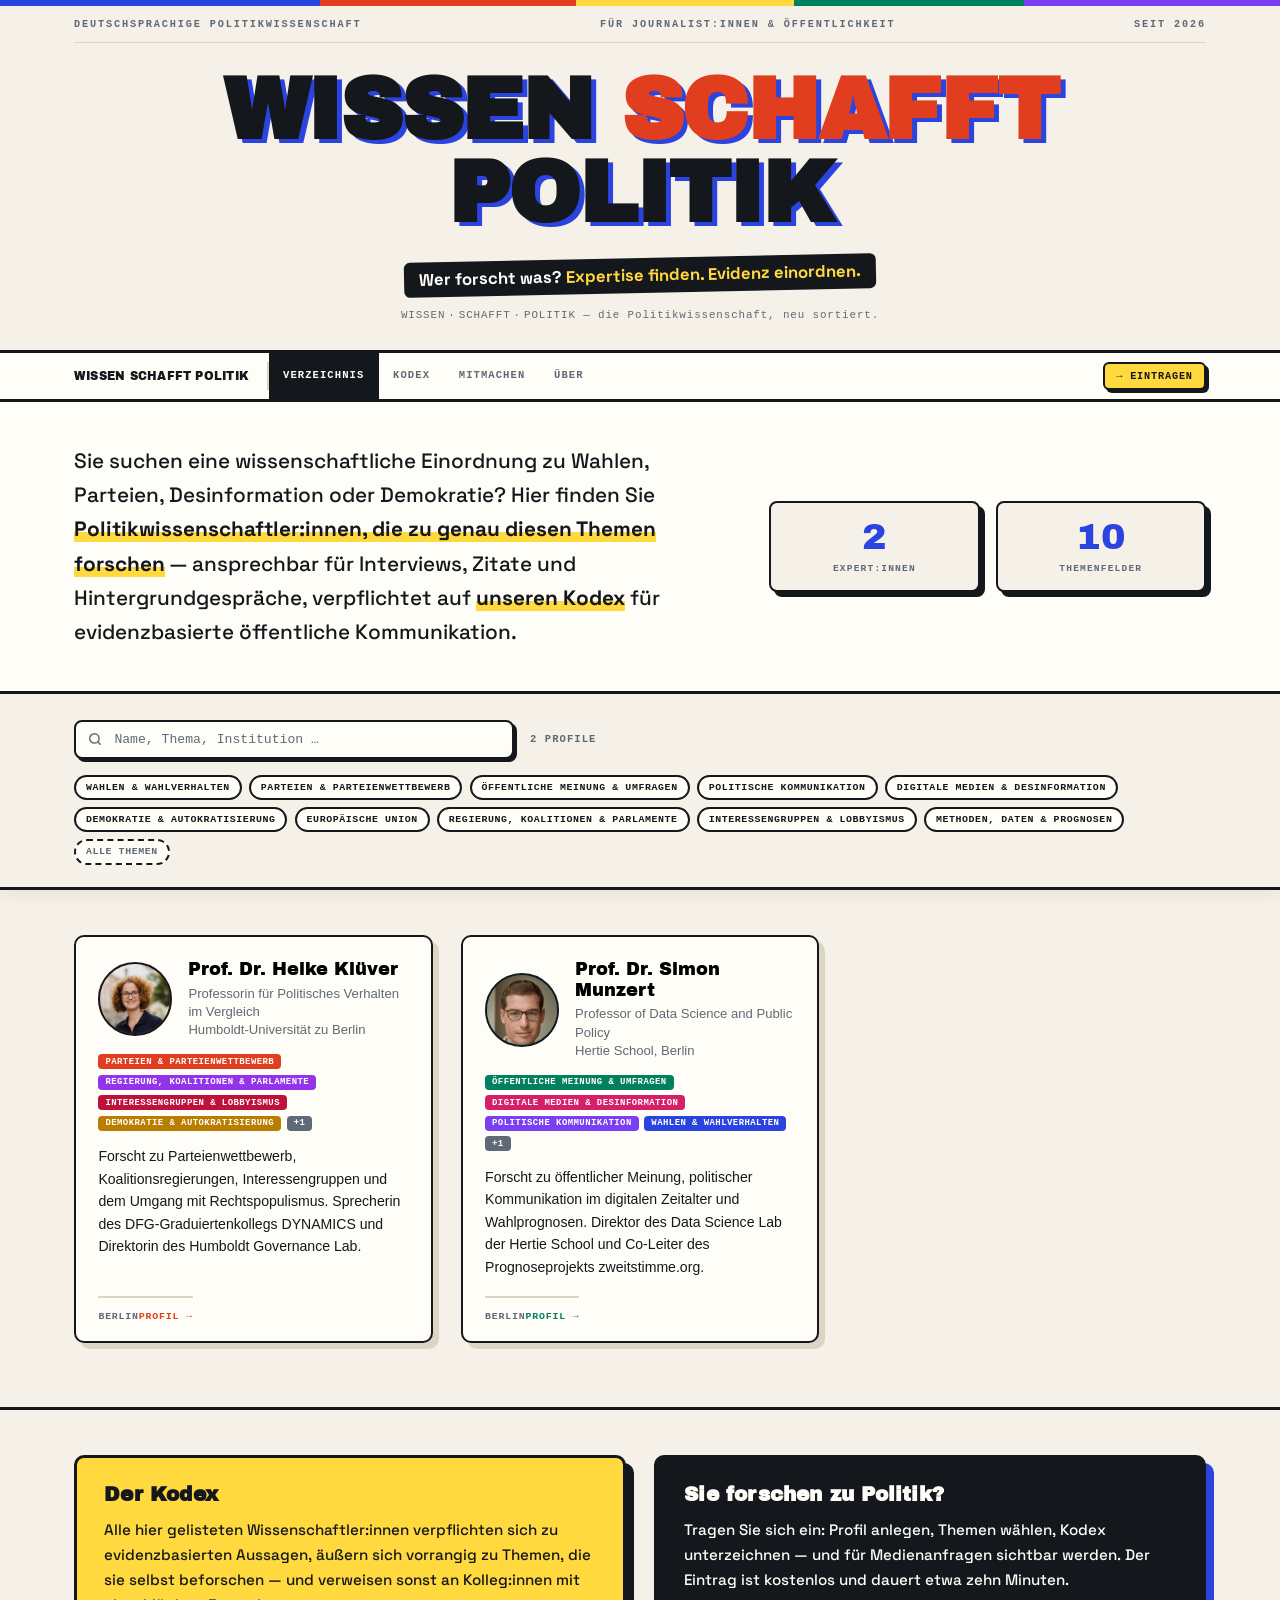
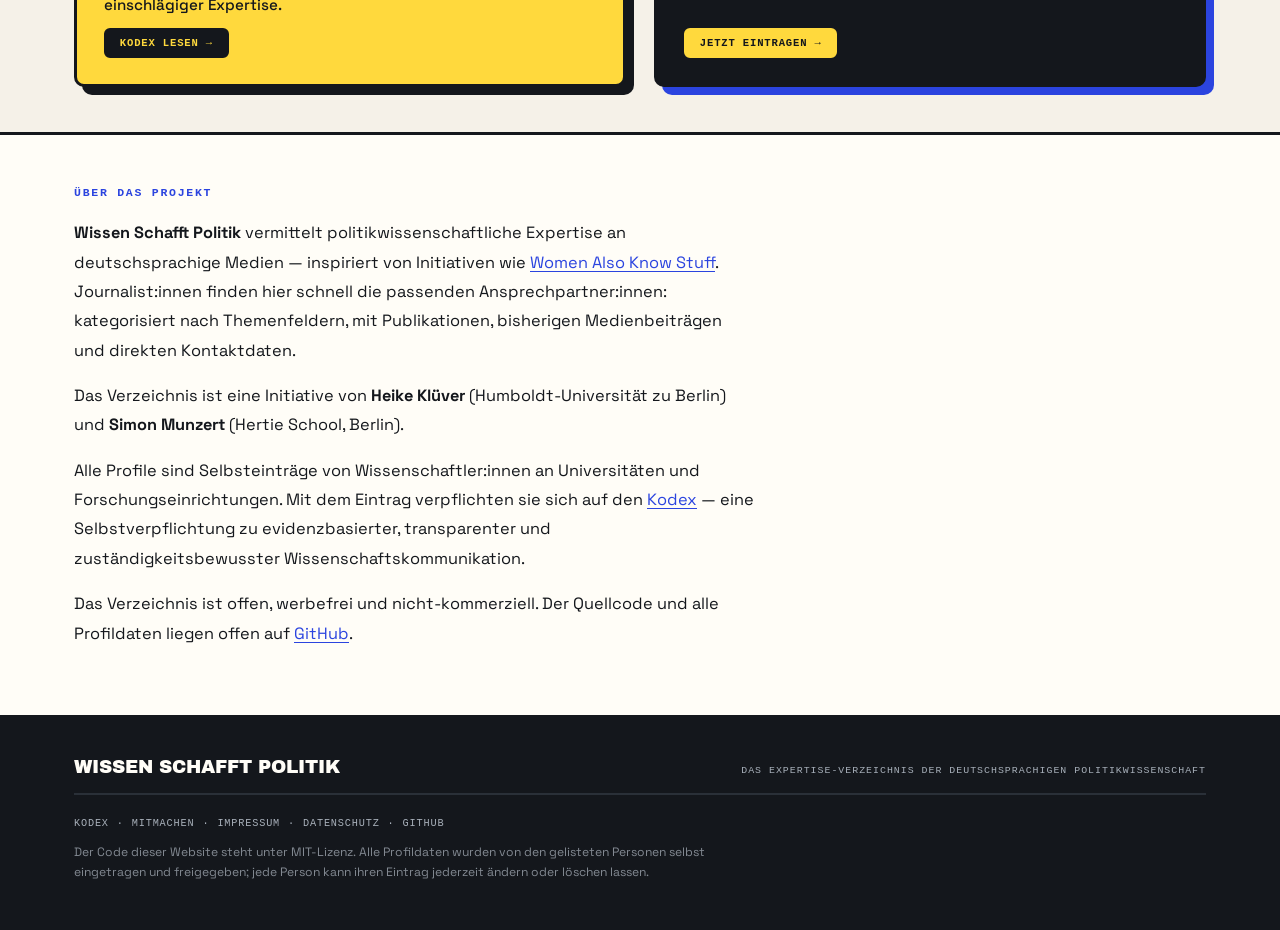
==== index.html @ 26374bcf "Kodex in Wir-Form, Impressum, Initiative-Hinweis, Taxonomie erweitert - Kodex: alle sieben Grundsätz" ====
<!DOCTYPE html>
<html lang="de">
<head>
  <meta charset="UTF-8">
  <meta name="viewport" content="width=device-width, initial-scale=1.0">
  <title>Wissen Schafft Politik</title>
  <meta name="description" content="Das Expertise-Verzeichnis der deutschsprachigen Politikwissenschaft: Wissenschaftler:innen für Interviews, Einordnungen und Hintergrundgespräche — kategorisiert nach Themen, verpflichtet auf evidenzbasierte Kommunikation.">

  <!-- Open Graph -->
  <meta property="og:type"        content="website">
  <meta property="og:title"       content="Wissen Schafft Politik">
  <meta property="og:description" content="Das Expertise-Verzeichnis der deutschsprachigen Politikwissenschaft für Medien und Öffentlichkeit.">
  <meta property="og:url"         content="https://wissen-schafft-politik.github.io/">

  <meta name="twitter:card"        content="summary">
  <meta name="twitter:title"       content="Wissen Schafft Politik">
  <meta name="twitter:description" content="Das Expertise-Verzeichnis der deutschsprachigen Politikwissenschaft für Medien und Öffentlichkeit.">

  <link rel="icon" href="favicon.svg" type="image/svg+xml">

  <!-- Fonts are self-hosted (no requests to Google servers) for GDPR compliance -->
  <link rel="stylesheet" href="fonts.css">
  <link rel="stylesheet" href="style.css">
</head>
<body>

  <div class="top-stripe" aria-hidden="true"></div>

  <!-- ── Masthead ── -->
  <header class="masthead" id="top">
    <div class="container">
      <div class="masthead-eyebrow">
        <span>Deutschsprachige Politikwissenschaft</span>
        <span>Für Journalist:innen &amp; Öffentlichkeit</span>
        <span>Seit 2026</span>
      </div>
      <h1 class="masthead-name">
        <span class="mn-back" aria-hidden="true">Wissen Schafft Politik</span>
        <span class="mn-front">Wissen <em>Schafft</em> Politik</span>
      </h1>
      <div class="masthead-slogan">Wer forscht was? <em>Expertise finden. Evidenz einordnen.</em></div>
      <p class="masthead-wordplay">WISSEN&thinsp;·&thinsp;SCHAFFT&thinsp;·&thinsp;POLITIK — die Politikwissenschaft, neu sortiert.</p>
    </div>
  </header>

  <!-- ── Sticky navigation ── -->
  <nav class="top-nav" aria-label="Hauptnavigation">
    <div class="top-nav-inner">
      <a class="nav-brand" href="#top">Wissen Schafft Politik</a>
      <span class="nav-pipe" aria-hidden="true"></span>
      <div class="nav-sections">
        <a class="nav-link active" href="#verzeichnis">Verzeichnis</a>
        <a class="nav-link" href="kodex.html">Kodex</a>
        <a class="nav-link" href="mitmachen.html">Mitmachen</a>
        <a class="nav-link" href="#about">Über</a>
      </div>
      <div class="nav-cta">
        <a href="mitmachen.html">→ Eintragen</a>
      </div>
    </div>
  </nav>

  <main>

    <!-- ── Intro ── -->
    <section class="intro-section">
      <div class="container">
        <div class="intro-grid">
          <p class="intro-lead">
            Sie suchen eine wissenschaftliche Einordnung zu Wahlen, Parteien, Desinformation
            oder Demokratie? Hier finden Sie <strong>Politikwissenschaftler:innen, die zu genau
            diesen Themen forschen</strong> — ansprechbar für Interviews, Zitate und
            Hintergrundgespräche, verpflichtet auf <a href="kodex.html"><strong>unseren Kodex</strong></a>
            für evidenzbasierte öffentliche Kommunikation.
          </p>
          <div class="intro-stats" role="group" aria-label="Statistik">
            <div class="stat-box">
              <div class="stat-num" id="stat-experts">–</div>
              <div class="stat-label">Expert:innen</div>
            </div>
            <div class="stat-box">
              <div class="stat-num" id="stat-topics">–</div>
              <div class="stat-label">Themenfelder</div>
            </div>
          </div>
        </div>
      </div>
    </section>

    <!-- ── Search & filter ── -->
    <div class="filter-band" id="verzeichnis">
      <div class="container">
        <div class="filter-row">
          <div class="search-wrap">
            <svg class="search-icon" xmlns="http://www.w3.org/2000/svg" width="14" height="14"
              viewBox="0 0 24 24" fill="none" stroke="currentColor"
              stroke-width="2.5" stroke-linecap="round" stroke-linejoin="round" aria-hidden="true">
              <circle cx="11" cy="11" r="8"/><line x1="21" y1="21" x2="16.65" y2="16.65"/>
            </svg>
            <input type="text" id="search-input" class="search-input"
              placeholder="Name, Thema, Institution …" autocomplete="off" spellcheck="false"
              aria-label="Verzeichnis durchsuchen">
            <button class="search-clear" id="search-clear" hidden aria-label="Suche zurücksetzen">×</button>
          </div>
          <span class="filter-count" id="filter-count"></span>
        </div>
        <div class="topic-chips" id="topic-chips" role="group" aria-label="Nach Thema filtern"></div>
      </div>
    </div>

    <!-- ── Directory ── -->
    <section class="directory-section">
      <div class="container">
        <div class="experts-grid" id="experts-grid">
          <p class="loading">Verzeichnis wird geladen …</p>
        </div>
        <p id="no-results" class="no-results" hidden></p>
      </div>
    </section>

    <!-- ── Kodex & Mitmachen teasers ── -->
    <section class="note-section">
      <div class="container">
        <div class="note-grid">
          <div class="note-box note-box--kodex">
            <h2>Der Kodex</h2>
            <p>
              Alle hier gelisteten Wissenschaftler:innen verpflichten sich zu evidenzbasierten
              Aussagen, äußern sich vorrangig zu Themen, die sie selbst beforschen — und verweisen
              sonst an Kolleg:innen mit einschlägiger Expertise.
            </p>
            <a class="note-btn" href="kodex.html">Kodex lesen →</a>
          </div>
          <div class="note-box note-box--join">
            <h2>Sie forschen zu Politik?</h2>
            <p>
              Tragen Sie sich ein: Profil anlegen, Themen wählen, Kodex unterzeichnen — und für
              Medienanfragen sichtbar werden. Der Eintrag ist kostenlos und dauert etwa zehn Minuten.
            </p>
            <a class="note-btn" href="mitmachen.html">Jetzt eintragen →</a>
          </div>
        </div>
      </div>
    </section>

    <!-- ── About ── -->
    <section class="about-section" id="about">
      <div class="container">
        <h2 class="section-label">Über das Projekt</h2>
        <p class="about-text">
          <strong>Wissen Schafft Politik</strong> vermittelt politikwissenschaftliche Expertise
          an deutschsprachige Medien — inspiriert von Initiativen wie
          <a href="https://womenalsoknowstuff.com" target="_blank" rel="noopener noreferrer">Women Also Know Stuff</a>.
          Journalist:innen finden hier schnell die passenden Ansprechpartner:innen: kategorisiert
          nach Themenfeldern, mit Publikationen, bisherigen Medienbeiträgen und direkten Kontaktdaten.
        </p>
        <p class="about-text">
          Das Verzeichnis ist eine Initiative von
          <strong>Heike Klüver</strong> (Humboldt-Universität zu Berlin) und
          <strong>Simon Munzert</strong> (Hertie School, Berlin).
        </p>
        <p class="about-text">
          Alle Profile sind Selbsteinträge von Wissenschaftler:innen an Universitäten und
          Forschungseinrichtungen. Mit dem Eintrag verpflichten sie sich auf den
          <a href="kodex.html">Kodex</a> — eine Selbstverpflichtung zu evidenzbasierter,
          transparenter und zuständigkeitsbewusster Wissenschaftskommunikation.
        </p>
        <p class="about-text">
          Das Verzeichnis ist offen, werbefrei und nicht-kommerziell. Der Quellcode und alle
          Profildaten liegen offen auf
          <a href="https://github.com/wissen-schafft-politik" target="_blank" rel="noopener noreferrer">GitHub</a>.
        </p>
      </div>
    </section>

  </main>

  <!-- ── Profile modal ── -->
  <div class="modal-backdrop" id="modal-backdrop" hidden>
    <div class="profile-modal" role="dialog" aria-modal="true" aria-labelledby="modal-name" id="profile-modal">
      <button class="modal-close" id="modal-close" aria-label="Profil schließen">×</button>
      <div id="modal-content"></div>
    </div>
  </div>

  <footer class="site-footer">
    <div class="container">
      <div class="footer-top">
        <span class="footer-brand">Wissen Schafft Politik</span>
        <span class="footer-copy">Das Expertise-Verzeichnis der deutschsprachigen Politikwissenschaft</span>
      </div>
      <hr class="rule">
      <nav class="footer-legal" aria-label="Rechtliches">
        <a href="kodex.html">Kodex</a>
        <span aria-hidden="true">·</span>
        <a href="mitmachen.html">Mitmachen</a>
        <span aria-hidden="true">·</span>
        <a href="impressum.html">Impressum</a>
        <span aria-hidden="true">·</span>
        <a href="datenschutz.html">Datenschutz</a>
        <span aria-hidden="true">·</span>
        <a href="https://github.com/wissen-schafft-politik" target="_blank" rel="noopener noreferrer">GitHub</a>
      </nav>
      <p class="footer-fineprint">
        Der Code dieser Website steht unter MIT-Lizenz. Alle Profildaten wurden von den
        gelisteten Personen selbst eingetragen und freigegeben; jede Person kann ihren Eintrag
        jederzeit ändern oder löschen lassen.
      </p>
    </div>
  </footer>

  <script src="topics.js"></script>
  <script src="app.js"></script>
</body>
</html>
---- fonts.css ----
/* Self-hosted fonts (GDPR: no requests to Google servers) */

/* Archivo Black 400 normal (latin-ext) */
@font-face {
  font-family: 'Archivo Black';
  font-style: normal;
  font-weight: 400;
  font-display: swap;
  src: url(fonts/archivoblack-400-normal-latin-ext.woff2) format('woff2');
  unicode-range: U+0100-02BA, U+02BD-02C5, U+02C7-02CC, U+02CE-02D7, U+02DD-02FF, U+0304, U+0308, U+0329, U+1D00-1DBF, U+1E00-1E9F, U+1EF2-1EFF, U+2020, U+20A0-20AB, U+20AD-20C0, U+2113, U+2C60-2C7F, U+A720-A7FF;
}

/* Archivo Black 400 normal (latin) */
@font-face {
  font-family: 'Archivo Black';
  font-style: normal;
  font-weight: 400;
  font-display: swap;
  src: url(fonts/archivoblack-400-normal-latin.woff2) format('woff2');
  unicode-range: U+0000-00FF, U+0131, U+0152-0153, U+02BB-02BC, U+02C6, U+02DA, U+02DC, U+0304, U+0308, U+0329, U+2000-206F, U+20AC, U+2122, U+2191, U+2193, U+2212, U+2215, U+FEFF, U+FFFD;
}

/* Bungee 400 normal (latin-ext) */
@font-face {
  font-family: 'Bungee';
  font-style: normal;
  font-weight: 400;
  font-display: swap;
  src: url(fonts/bungee-400-normal-latin-ext.woff2) format('woff2');
  unicode-range: U+0100-02BA, U+02BD-02C5, U+02C7-02CC, U+02CE-02D7, U+02DD-02FF, U+0304, U+0308, U+0329, U+1D00-1DBF, U+1E00-1E9F, U+1EF2-1EFF, U+2020, U+20A0-20AB, U+20AD-20C0, U+2113, U+2C60-2C7F, U+A720-A7FF;
}

/* Bungee 400 normal (latin) */
@font-face {
  font-family: 'Bungee';
  font-style: normal;
  font-weight: 400;
  font-display: swap;
  src: url(fonts/bungee-400-normal-latin.woff2) format('woff2');
  unicode-range: U+0000-00FF, U+0131, U+0152-0153, U+02BB-02BC, U+02C6, U+02DA, U+02DC, U+0304, U+0308, U+0329, U+2000-206F, U+20AC, U+2122, U+2191, U+2193, U+2212, U+2215, U+FEFF, U+FFFD;
}

/* Space Grotesk 400 normal (latin-ext) */
@font-face {
  font-family: 'Space Grotesk';
  font-style: normal;
  font-weight: 400;
  font-display: swap;
  src: url(fonts/spacegrotesk-400-normal-latin-ext.woff2) format('woff2');
  unicode-range: U+0100-02BA, U+02BD-02C5, U+02C7-02CC, U+02CE-02D7, U+02DD-02FF, U+0304, U+0308, U+0329, U+1D00-1DBF, U+1E00-1E9F, U+1EF2-1EFF, U+2020, U+20A0-20AB, U+20AD-20C0, U+2113, U+2C60-2C7F, U+A720-A7FF;
}

/* Space Grotesk 400 normal (latin) */
@font-face {
  font-family: 'Space Grotesk';
  font-style: normal;
  font-weight: 400;
  font-display: swap;
  src: url(fonts/spacegrotesk-400-normal-latin.woff2) format('woff2');
  unicode-range: U+0000-00FF, U+0131, U+0152-0153, U+02BB-02BC, U+02C6, U+02DA, U+02DC, U+0304, U+0308, U+0329, U+2000-206F, U+20AC, U+2122, U+2191, U+2193, U+2212, U+2215, U+FEFF, U+FFFD;
}

/* Space Grotesk 500 normal (latin-ext) */
@font-face {
  font-family: 'Space Grotesk';
  font-style: normal;
  font-weight: 500;
  font-display: swap;
  src: url(fonts/spacegrotesk-500-normal-latin-ext.woff2) format('woff2');
  unicode-range: U+0100-02BA, U+02BD-02C5, U+02C7-02CC, U+02CE-02D7, U+02DD-02FF, U+0304, U+0308, U+0329, U+1D00-1DBF, U+1E00-1E9F, U+1EF2-1EFF, U+2020, U+20A0-20AB, U+20AD-20C0, U+2113, U+2C60-2C7F, U+A720-A7FF;
}

/* Space Grotesk 500 normal (latin) */
@font-face {
  font-family: 'Space Grotesk';
  font-style: normal;
  font-weight: 500;
  font-display: swap;
  src: url(fonts/spacegrotesk-500-normal-latin.woff2) format('woff2');
  unicode-range: U+0000-00FF, U+0131, U+0152-0153, U+02BB-02BC, U+02C6, U+02DA, U+02DC, U+0304, U+0308, U+0329, U+2000-206F, U+20AC, U+2122, U+2191, U+2193, U+2212, U+2215, U+FEFF, U+FFFD;
}

/* Space Grotesk 700 normal (latin-ext) */
@font-face {
  font-family: 'Space Grotesk';
  font-style: normal;
  font-weight: 700;
  font-display: swap;
  src: url(fonts/spacegrotesk-700-normal-latin-ext.woff2) format('woff2');
  unicode-range: U+0100-02BA, U+02BD-02C5, U+02C7-02CC, U+02CE-02D7, U+02DD-02FF, U+0304, U+0308, U+0329, U+1D00-1DBF, U+1E00-1E9F, U+1EF2-1EFF, U+2020, U+20A0-20AB, U+20AD-20C0, U+2113, U+2C60-2C7F, U+A720-A7FF;
}

/* Space Grotesk 700 normal (latin) */
@font-face {
  font-family: 'Space Grotesk';
  font-style: normal;
  font-weight: 700;
  font-display: swap;
  src: url(fonts/spacegrotesk-700-normal-latin.woff2) format('woff2');
  unicode-range: U+0000-00FF, U+0131, U+0152-0153, U+02BB-02BC, U+02C6, U+02DA, U+02DC, U+0304, U+0308, U+0329, U+2000-206F, U+20AC, U+2122, U+2191, U+2193, U+2212, U+2215, U+FEFF, U+FFFD;
}

/* Space Mono 400 normal (latin-ext) */
@font-face {
  font-family: 'Space Mono';
  font-style: normal;
  font-weight: 400;
  font-display: swap;
  src: url(fonts/spacemono-400-normal-latin-ext.woff2) format('woff2');
  unicode-range: U+0100-02BA, U+02BD-02C5, U+02C7-02CC, U+02CE-02D7, U+02DD-02FF, U+0304, U+0308, U+0329, U+1D00-1DBF, U+1E00-1E9F, U+1EF2-1EFF, U+2020, U+20A0-20AB, U+20AD-20C0, U+2113, U+2C60-2C7F, U+A720-A7FF;
}

/* Space Mono 400 normal (latin) */
@font-face {
  font-family: 'Space Mono';
  font-style: normal;
  font-weight: 400;
  font-display: swap;
  src: url(fonts/spacemono-400-normal-latin.woff2) format('woff2');
  unicode-range: U+0000-00FF, U+0131, U+0152-0153, U+02BB-02BC, U+02C6, U+02DA, U+02DC, U+0304, U+0308, U+0329, U+2000-206F, U+20AC, U+2122, U+2191, U+2193, U+2212, U+2215, U+FEFF, U+FFFD;
}

/* Space Mono 700 normal (latin-ext) */
@font-face {
  font-family: 'Space Mono';
  font-style: normal;
  font-weight: 700;
  font-display: swap;
  src: url(fonts/spacemono-700-normal-latin-ext.woff2) format('woff2');
  unicode-range: U+0100-02BA, U+02BD-02C5, U+02C7-02CC, U+02CE-02D7, U+02DD-02FF, U+0304, U+0308, U+0329, U+1D00-1DBF, U+1E00-1E9F, U+1EF2-1EFF, U+2020, U+20A0-20AB, U+20AD-20C0, U+2113, U+2C60-2C7F, U+A720-A7FF;
}

/* Space Mono 700 normal (latin) */
@font-face {
  font-family: 'Space Mono';
  font-style: normal;
  font-weight: 700;
  font-display: swap;
  src: url(fonts/spacemono-700-normal-latin.woff2) format('woff2');
  unicode-range: U+0000-00FF, U+0131, U+0152-0153, U+02BB-02BC, U+02C6, U+02DA, U+02DC, U+0304, U+0308, U+0329, U+2000-206F, U+20AC, U+2122, U+2191, U+2193, U+2212, U+2215, U+FEFF, U+FFFD;
}
---- style.css ----
/* ── Wissen Schafft Politik — light editorial-brutalist theme ── */
:root {
  --display: 'Archivo Black', system-ui, sans-serif;
  --sans:    'Space Grotesk', system-ui, sans-serif;
  --mono:    'Space Mono', 'Courier New', monospace;

  --paper:   #f5f1e8;
  --paper-2: #fffdf7;
  --ink:     #14171c;
  --muted:   #5f6a76;
  --line:    #ddd5c3;

  --blue:    #2b44df;
  --red:     #e03e1f;
  --green:   #00805f;
  --violet:  #7a3ff2;
  --magenta: #d61f69;
  --amber:   #b97e00;
  --teal:    #0d7ea8;
  --yellow:  #ffd93d;

  --accent:  var(--blue);
}

*, *::before, *::after { box-sizing: border-box; margin: 0; padding: 0; }
html { font-size: 16px; scroll-behavior: smooth; overflow-x: clip; }
body {
  background: var(--paper);
  color: var(--ink);
  font-family: var(--sans);
  -webkit-font-smoothing: antialiased;
  overflow-x: clip;
}
a { color: inherit; text-decoration: none; }
img { display: block; max-width: 100%; }
::selection { background: var(--yellow); color: var(--ink); }

.container { max-width: 1180px; margin: 0 auto; padding: 0 1.5rem; }

/* Top stripe */
.top-stripe {
  height: 6px;
  background: linear-gradient(90deg,
    var(--blue) 0 25%, var(--red) 0 45%, var(--yellow) 0 62%,
    var(--green) 0 80%, var(--violet) 0 100%);
}

/* ── MASTHEAD ── */
.masthead { padding-bottom: 1.8rem; border-bottom: 3px solid var(--ink); }
.masthead-eyebrow {
  display: flex;
  justify-content: space-between;
  align-items: center;
  gap: 1rem;
  padding: 0.75rem 0;
  font-family: var(--mono);
  font-size: 0.64rem;
  font-weight: 700;
  letter-spacing: 0.18em;
  text-transform: uppercase;
  color: var(--muted);
  border-bottom: 1px solid var(--line);
}
.masthead-name {
  position: relative;
  font-family: var(--display);
  font-size: clamp(2.2rem, 7.2vw, 5.4rem);
  line-height: 0.96;
  letter-spacing: -0.015em;
  text-transform: uppercase;
  margin-top: 1.6rem;
  text-align: center;
}
.masthead-name .mn-back {
  position: absolute;
  top: 4px; left: 0; width: 100%;
  text-align: center;
  transform: translateX(5px);
  color: var(--blue);
  z-index: 0;
}
.masthead-name .mn-front { position: relative; z-index: 1; }
.masthead-name .mn-front em { font-style: normal; color: var(--red); }
.masthead-slogan {
  display: block;
  width: fit-content;
  margin: 1.5rem auto 0;
  background: var(--ink);
  color: var(--paper-2);
  font-weight: 700;
  font-size: clamp(0.85rem, 1.9vw, 1.05rem);
  padding: 0.4rem 0.95rem;
  border-radius: 6px;
  transform: rotate(-1.2deg);
}
.masthead-slogan em { font-style: normal; color: var(--yellow); }
.masthead-wordplay {
  margin: 1rem auto 0;
  text-align: center;
  font-family: var(--mono);
  font-size: 0.68rem;
  letter-spacing: 0.08em;
  color: var(--muted);
}

/* ── STICKY NAV ── */
.top-nav { position: sticky; top: 0; z-index: 100; background: var(--paper-2); border-bottom: 3px solid var(--ink); }
.top-nav-inner { max-width: 1180px; margin: 0 auto; padding: 0 1.5rem; display: flex; align-items: stretch; }
.nav-brand {
  font-family: var(--display);
  font-size: 0.72rem;
  letter-spacing: 0.02em;
  text-transform: uppercase;
  display: flex; align-items: center; flex-shrink: 0;
  padding-right: 1.1rem;
}
.nav-pipe { width: 2px; background: var(--line); flex-shrink: 0; margin: 0.55rem 0; }
.nav-sections { display: flex; overflow-x: auto; scrollbar-width: none; flex: 1; }
.nav-sections::-webkit-scrollbar { display: none; }
.nav-link {
  flex-shrink: 0;
  display: flex; align-items: center;
  padding: 0 0.9rem;
  height: 46px;
  font-family: var(--mono);
  font-size: 0.66rem;
  font-weight: 700;
  letter-spacing: 0.1em;
  text-transform: uppercase;
  color: var(--muted);
  white-space: nowrap;
  border-bottom: 3px solid transparent;
  transition: color 0.12s, background 0.12s, border-color 0.12s;
}
.nav-link:hover { color: var(--ink); background: var(--paper); }
.nav-link.active, .nav-link[aria-current="page"] { color: var(--paper-2); background: var(--ink); }
.nav-cta { margin-left: auto; display: flex; align-items: center; padding-left: 1rem; }
.nav-cta a {
  font-family: var(--mono); font-size: 0.64rem; font-weight: 700;
  letter-spacing: 0.08em; text-transform: uppercase;
  background: var(--yellow); color: var(--ink);
  border: 2px solid var(--ink);
  padding: 0.35rem 0.7rem; border-radius: 6px;
  box-shadow: 3px 3px 0 var(--ink);
  transition: transform 0.1s, box-shadow 0.1s;
  white-space: nowrap;
}
.nav-cta a:hover { transform: translate(-1px,-1px); box-shadow: 4px 4px 0 var(--ink); }

/* ── INTRO STRIP ── */
.intro-section { padding: 2.6rem 0; border-bottom: 3px solid var(--ink); background: var(--paper-2); }
.intro-grid { display: grid; grid-template-columns: 3fr 2fr; gap: 2.5rem; align-items: center; }
.intro-lead { font-size: clamp(1.05rem, 2vw, 1.3rem); line-height: 1.65; font-weight: 500; }
.intro-lead strong { background: linear-gradient(transparent 62%, var(--yellow) 62%); font-weight: 700; }
.intro-stats { display: flex; gap: 1rem; }
.stat-box {
  flex: 1;
  background: var(--paper);
  border: 2px solid var(--ink);
  border-radius: 8px;
  box-shadow: 5px 5px 0 var(--ink);
  padding: 1rem 1.1rem;
  text-align: center;
}
.stat-num { font-family: var(--display); font-size: clamp(1.6rem, 3vw, 2.3rem); line-height: 1; color: var(--blue); }
.stat-label { margin-top: 0.4rem; font-family: var(--mono); font-size: 0.6rem; font-weight: 700; letter-spacing: 0.12em; text-transform: uppercase; color: var(--muted); }

/* ── SEARCH & FILTER BAND ── */
.filter-band { padding: 1.6rem 0 1.4rem; border-bottom: 3px solid var(--ink); background: var(--paper); position: sticky; top: 46px; z-index: 90; box-shadow: 0 6px 14px rgba(20,23,28,0.05); }
.filter-row { display: flex; gap: 1rem; align-items: center; flex-wrap: wrap; }
.search-wrap { position: relative; display: flex; align-items: center; flex: 1 1 300px; max-width: 440px; }
.search-icon { position: absolute; left: 0.85rem; color: var(--muted); pointer-events: none; }
.search-input {
  width: 100%;
  padding: 0.62rem 2rem 0.62rem 2.4rem;
  border: 2px solid var(--ink);
  border-radius: 8px;
  font-family: var(--mono); font-size: 0.82rem;
  color: var(--ink); background: var(--paper-2);
  box-shadow: 3px 3px 0 var(--ink);
}
.search-input::placeholder { color: var(--muted); }
.search-input:focus { outline: none; border-color: var(--blue); box-shadow: 3px 3px 0 var(--blue); }
.search-clear { position: absolute; right: 0.5rem; background: none; border: none; font-size: 1.15rem; color: var(--muted); cursor: pointer; padding: 0.1rem 0.35rem; }
.search-clear:hover { color: var(--ink); }
.filter-count { font-family: var(--mono); font-size: 0.66rem; font-weight: 700; letter-spacing: 0.1em; text-transform: uppercase; color: var(--muted); }

.topic-chips { display: flex; flex-wrap: wrap; gap: 0.45rem; margin-top: 1rem; }
.chip {
  font-family: var(--mono); font-size: 0.62rem; font-weight: 700;
  letter-spacing: 0.06em; text-transform: uppercase;
  padding: 0.32rem 0.62rem;
  border: 2px solid var(--ink);
  border-radius: 999px;
  background: var(--paper-2);
  color: var(--ink);
  cursor: pointer;
  transition: transform 0.1s, box-shadow 0.1s, background 0.12s, color 0.12s;
}
.chip:hover { transform: translate(-1px,-1px); box-shadow: 2px 2px 0 var(--ink); }
.chip.active { background: var(--chip-color, var(--blue)); color: #fff; border-color: var(--ink); box-shadow: 2px 2px 0 var(--ink); }
.chip-reset { border-style: dashed; color: var(--muted); }
.chip-reset:hover { color: var(--ink); }

/* ── EXPERT GRID ── */
.directory-section { padding: 2.8rem 0 4rem; }
.experts-grid { display: grid; grid-template-columns: repeat(3, 1fr); gap: 1.75rem; }
.expert-card {
  display: flex; flex-direction: column;
  background: var(--paper-2);
  border: 2px solid var(--ink);
  border-radius: 10px;
  padding: 1.4rem 1.4rem 1.2rem;
  box-shadow: 6px 6px 0 var(--line);
  transition: transform 0.12s, box-shadow 0.12s;
  cursor: pointer;
  text-align: left;
  position: relative;
}
.expert-card:hover, .expert-card:focus-visible { transform: translate(-3px,-3px); box-shadow: 9px 9px 0 var(--card-accent, var(--blue)); outline: none; }
.expert-head { display: flex; gap: 1rem; align-items: center; margin-bottom: 0.9rem; }
.expert-photo {
  width: 74px; height: 74px; border-radius: 50%;
  overflow: hidden; flex-shrink: 0; position: relative;
  border: 2.5px solid var(--ink);
  background: var(--card-accent, var(--blue));
}
.expert-photo img { position: absolute; inset: 0; width: 100%; height: 100%; object-fit: cover; object-position: center top; }
.expert-initials {
  position: absolute; inset: 0;
  display: flex; align-items: center; justify-content: center;
  font-family: var(--display); font-size: 1.4rem; color: #fff;
}
.expert-name { font-family: var(--display); font-size: 1.12rem; line-height: 1.15; }
.expert-role { margin-top: 0.3rem; font-size: 0.82rem; line-height: 1.4; color: var(--muted); font-weight: 500; }
.expert-topics { display: flex; flex-wrap: wrap; gap: 0.35rem; margin-bottom: 0.9rem; }
.topic-tag {
  font-family: var(--mono); font-size: 0.56rem; font-weight: 700;
  letter-spacing: 0.05em; text-transform: uppercase;
  padding: 2.5px 7px; border-radius: 4px;
  background: var(--tag-color, var(--blue)); color: #fff;
}
.expert-bio { font-size: 0.88rem; line-height: 1.6; color: var(--ink); flex: 1; }
.expert-foot {
  margin-top: 1.1rem; padding-top: 0.8rem;
  border-top: 2px solid var(--line);
  display: flex; justify-content: space-between; align-items: center;
  font-family: var(--mono); font-size: 0.62rem; font-weight: 700;
  letter-spacing: 0.08em; text-transform: uppercase; color: var(--muted);
}
.expert-foot .open-hint { color: var(--card-accent, var(--blue)); }

.no-results { padding: 4rem 0; text-align: center; font-family: var(--mono); font-size: 0.85rem; color: var(--muted); }
.loading, .error { grid-column: 1 / -1; padding: 4rem 2rem; text-align: center; color: var(--muted); font-family: var(--mono); font-size: 0.82rem; }

/* ── PROFILE MODAL ── */
.modal-backdrop {
  position: fixed; inset: 0; z-index: 200;
  background: rgba(20, 23, 28, 0.55);
  display: flex; align-items: flex-start; justify-content: center;
  padding: 4vh 1rem;
  overflow-y: auto;
}
.modal-backdrop[hidden] { display: none; }
.profile-modal {
  background: var(--paper-2);
  border: 3px solid var(--ink);
  border-radius: 12px;
  box-shadow: 10px 10px 0 var(--accent);
  max-width: 780px; width: 100%;
  padding: 2rem 2.2rem 2.2rem;
  position: relative;
}
.modal-close {
  position: absolute; top: 0.9rem; right: 0.9rem;
  width: 34px; height: 34px;
  border: 2px solid var(--ink); border-radius: 8px;
  background: var(--paper); color: var(--ink);
  font-size: 1.1rem; font-weight: 700; cursor: pointer;
  box-shadow: 2px 2px 0 var(--ink);
}
.modal-close:hover { background: var(--yellow); }
.profile-head { display: flex; gap: 1.4rem; align-items: center; margin-bottom: 1.2rem; padding-right: 2.5rem; }
.profile-photo {
  width: 108px; height: 108px; border-radius: 50%;
  overflow: hidden; flex-shrink: 0; position: relative;
  border: 3px solid var(--ink); background: var(--accent);
}
.profile-photo img { position: absolute; inset: 0; width: 100%; height: 100%; object-fit: cover; object-position: center top; }
.profile-photo .expert-initials { font-size: 2rem; }
.profile-name { font-family: var(--display); font-size: clamp(1.3rem, 3vw, 1.8rem); line-height: 1.1; }
.profile-role { margin-top: 0.4rem; font-size: 0.95rem; color: var(--muted); font-weight: 500; line-height: 1.45; }
.profile-meta { margin-top: 0.5rem; font-family: var(--mono); font-size: 0.62rem; font-weight: 700; letter-spacing: 0.08em; text-transform: uppercase; color: var(--muted); }
.profile-topics { display: flex; flex-wrap: wrap; gap: 0.4rem; margin-bottom: 1.2rem; }
.profile-bio { font-size: 0.98rem; line-height: 1.75; margin-bottom: 1.4rem; }

.profile-section-label {
  font-family: var(--mono); font-size: 0.64rem; font-weight: 700;
  letter-spacing: 0.14em; text-transform: uppercase; color: var(--accent);
  border-bottom: 2px solid var(--line);
  padding-bottom: 0.35rem; margin-bottom: 0.7rem; margin-top: 1.4rem;
}
.profile-list { list-style: none; }
.profile-list li { padding: 0.35rem 0; font-size: 0.9rem; line-height: 1.5; }
.profile-list li a { text-decoration: underline; text-underline-offset: 3px; text-decoration-color: var(--line); }
.profile-list li a:hover { color: var(--accent); text-decoration-color: var(--accent); }
.profile-list .item-meta { font-family: var(--mono); font-size: 0.66rem; color: var(--muted); }

.profile-links { display: flex; flex-wrap: wrap; gap: 0.5rem; }
.link-pill {
  display: inline-flex; align-items: center; gap: 0.35rem;
  font-family: var(--mono); font-size: 0.64rem; font-weight: 700;
  letter-spacing: 0.05em; text-transform: uppercase;
  border: 2px solid var(--ink); border-radius: 999px;
  padding: 0.32rem 0.7rem;
  background: var(--paper);
  transition: transform 0.1s, box-shadow 0.1s, background 0.12s;
}
.link-pill:hover { transform: translate(-1px,-1px); box-shadow: 2px 2px 0 var(--ink); background: var(--yellow); }
.contact-box {
  margin-top: 1.4rem;
  background: var(--paper);
  border: 2px solid var(--ink);
  border-radius: 8px;
  padding: 0.9rem 1.1rem;
  font-size: 0.9rem; line-height: 1.6;
}
.contact-box a { color: var(--accent); text-decoration: underline; text-underline-offset: 3px; font-weight: 700; }
.kodex-badge {
  display: inline-flex; align-items: center; gap: 0.4rem;
  margin-top: 1.2rem;
  font-family: var(--mono); font-size: 0.62rem; font-weight: 700;
  letter-spacing: 0.08em; text-transform: uppercase;
  color: var(--green);
}

/* ── NOTE BOXES (Kodex teaser, Mitmachen teaser) ── */
.note-section { padding: 2.8rem 0; border-top: 3px solid var(--ink); }
.note-grid { display: grid; grid-template-columns: 1fr 1fr; gap: 1.75rem; }
.note-box {
  border: 3px solid var(--ink);
  border-radius: 10px;
  padding: 1.6rem 1.7rem;
  display: flex; flex-direction: column; gap: 0.7rem;
}
.note-box--kodex { background: var(--yellow); box-shadow: 8px 8px 0 var(--ink); }
.note-box--join { background: var(--ink); color: var(--paper-2); box-shadow: 8px 8px 0 var(--blue); }
.note-box h2 { font-family: var(--display); font-size: 1.25rem; letter-spacing: 0.01em; }
.note-box p { font-size: 0.95rem; line-height: 1.65; font-weight: 500; flex: 1; }
.note-btn {
  align-self: flex-start;
  font-family: var(--mono); font-size: 0.66rem; font-weight: 700;
  letter-spacing: 0.08em; text-transform: uppercase;
  border: 2px solid currentColor; border-radius: 6px;
  padding: 0.45rem 0.85rem;
  transition: transform 0.1s, box-shadow 0.1s;
}
.note-box--kodex .note-btn { background: var(--ink); color: var(--yellow); border-color: var(--ink); }
.note-box--join .note-btn { background: var(--yellow); color: var(--ink); border-color: var(--yellow); }
.note-btn:hover { transform: translate(-2px,-2px); box-shadow: 3px 3px 0 rgba(0,0,0,0.35); }

/* ── ABOUT ── */
.about-section { border-top: 3px solid var(--ink); padding: 3.2rem 0; background: var(--paper-2); }
.section-label { font-family: var(--mono); font-size: 0.72rem; font-weight: 700; letter-spacing: 0.15em; text-transform: uppercase; color: var(--blue); margin-bottom: 1.2rem; }
.about-text { font-size: 1.02rem; line-height: 1.8; max-width: 680px; margin-bottom: 1rem; }
.about-text a { color: var(--blue); text-decoration: underline; text-underline-offset: 3px; }
.about-text a:hover { color: var(--red); }

/* ── FOOTER ── */
.site-footer { background: var(--ink); color: #a8b0ba; padding: 2.6rem 0 3rem; }
.footer-top { display: flex; justify-content: space-between; align-items: baseline; flex-wrap: wrap; gap: 0.5rem; margin-bottom: 1rem; }
.footer-brand { font-family: var(--display); font-size: 1.15rem; color: var(--paper-2); text-transform: uppercase; }
.footer-copy { font-family: var(--mono); font-size: 0.62rem; letter-spacing: 0.1em; text-transform: uppercase; }
.rule { border: none; border-top: 2px solid #2a3038; margin: 1rem 0; }
.footer-legal { margin-top: 1.4rem; display: flex; flex-wrap: wrap; gap: 0.5rem; align-items: center; font-family: var(--mono); font-size: 0.64rem; letter-spacing: 0.08em; text-transform: uppercase; }
.footer-legal a:hover { color: var(--yellow); }
.footer-fineprint { margin-top: 0.9rem; max-width: 660px; font-size: 0.76rem; line-height: 1.6; opacity: 0.75; }
.footer-fineprint a { text-decoration: underline; text-underline-offset: 2px; }

/* ── SUBPAGES (Kodex, Mitmachen, Legal) ── */
.page { min-height: 60vh; padding: 0 0 4rem; }
.page .container { max-width: 800px; }
.page-back { display: inline-block; margin: 1.8rem 0 0; font-family: var(--mono); font-size: 0.66rem; font-weight: 700; letter-spacing: 0.1em; text-transform: uppercase; color: var(--blue); }
.page-back:hover { text-decoration: underline; text-underline-offset: 3px; }
.page-title { font-family: var(--display); font-size: clamp(1.9rem, 5vw, 3rem); margin: 1.2rem 0 0.5rem; line-height: 1.05; }
.page-subtitle { font-size: 1.05rem; color: var(--muted); font-weight: 500; margin-bottom: 2rem; max-width: 640px; line-height: 1.6; }
.page h2 { font-family: var(--mono); font-size: 0.76rem; font-weight: 700; letter-spacing: 0.12em; text-transform: uppercase; color: var(--blue); margin: 2.4rem 0 0.9rem; }
.page h3 { font-family: var(--sans); font-weight: 700; font-size: 1.05rem; margin: 1.5rem 0 0.4rem; }
.page p, .page li { font-size: 0.96rem; line-height: 1.75; }
.page p { margin-bottom: 0.9rem; }
.page ul, .page ol { margin: 0 0 0.9rem 1.25rem; }
.page li { margin-bottom: 0.4rem; }
.page a { color: var(--blue); text-decoration: underline; text-underline-offset: 2px; }
.page a:hover { color: var(--red); }
.page-note { background: var(--paper-2); border-left: 5px solid var(--yellow); border-radius: 0 8px 8px 0; padding: 0.9rem 1.1rem; font-size: 0.88rem; color: var(--muted); margin: 1rem 0 1.5rem; }

/* Kodex principles */
.kodex-list { list-style: none; margin: 2rem 0 0; counter-reset: kodex; }
.kodex-item {
  counter-increment: kodex;
  background: var(--paper-2);
  border: 2.5px solid var(--ink);
  border-radius: 10px;
  box-shadow: 6px 6px 0 var(--line);
  padding: 1.4rem 1.6rem 1.4rem 4.6rem;
  margin-bottom: 1.4rem;
  position: relative;
}
.kodex-item::before {
  content: counter(kodex);
  position: absolute; left: 1.2rem; top: 1.25rem;
  width: 2.2rem; height: 2.2rem;
  display: flex; align-items: center; justify-content: center;
  font-family: var(--display); font-size: 1.05rem;
  background: var(--kodex-color, var(--blue)); color: #fff;
  border: 2px solid var(--ink); border-radius: 8px;
}
.kodex-item h3 { margin: 0 0 0.45rem; font-size: 1.1rem; }
.kodex-item p { margin: 0; color: var(--ink); }
.kodex-item:nth-child(1) { --kodex-color: var(--blue); }
.kodex-item:nth-child(2) { --kodex-color: var(--red); }
.kodex-item:nth-child(3) { --kodex-color: var(--green); }
.kodex-item:nth-child(4) { --kodex-color: var(--violet); }
.kodex-item:nth-child(5) { --kodex-color: var(--magenta); }
.kodex-item:nth-child(6) { --kodex-color: var(--teal); }
.kodex-item:nth-child(7) { --kodex-color: var(--amber); }

/* ── JOIN FORM ── */
.join-form { margin-top: 1.5rem; background: var(--paper-2); border: 3px solid var(--ink); border-radius: 12px; box-shadow: 8px 8px 0 var(--line); padding: 1.8rem 2rem 2rem; }
.form-row { margin-bottom: 1.2rem; }
.form-row label { display: block; font-family: var(--mono); font-size: 0.66rem; font-weight: 700; letter-spacing: 0.1em; text-transform: uppercase; margin-bottom: 0.4rem; }
.form-row label .optional { color: var(--muted); font-weight: 400; }
.form-row input[type="text"], .form-row input[type="email"], .form-row input[type="url"], .form-row textarea {
  width: 100%;
  padding: 0.6rem 0.8rem;
  border: 2px solid var(--ink);
  border-radius: 8px;
  font-family: var(--sans); font-size: 0.92rem;
  background: var(--paper);
  color: var(--ink);
}
.form-row input:focus, .form-row textarea:focus { outline: none; border-color: var(--blue); box-shadow: 3px 3px 0 var(--blue); }
.form-row textarea { min-height: 110px; resize: vertical; }
.form-hint { font-size: 0.78rem; color: var(--muted); margin-top: 0.35rem; line-height: 1.5; }
.form-topics { display: flex; flex-wrap: wrap; gap: 0.45rem; }
.form-topics .chip { user-select: none; }
.form-check { display: flex; gap: 0.6rem; align-items: flex-start; margin-bottom: 1.2rem; }
.form-check input { margin-top: 0.3rem; width: 1.05rem; height: 1.05rem; accent-color: var(--blue); flex-shrink: 0; }
.form-check label { font-size: 0.9rem; line-height: 1.55; }
.submit-btn {
  font-family: var(--mono); font-size: 0.74rem; font-weight: 700;
  letter-spacing: 0.08em; text-transform: uppercase;
  background: var(--blue); color: #fff;
  border: 2.5px solid var(--ink); border-radius: 8px;
  box-shadow: 4px 4px 0 var(--ink);
  padding: 0.75rem 1.3rem;
  cursor: pointer;
  transition: transform 0.1s, box-shadow 0.1s;
}
.submit-btn:hover { transform: translate(-2px,-2px); box-shadow: 6px 6px 0 var(--ink); }
.submit-btn:disabled { opacity: 0.5; cursor: not-allowed; transform: none; box-shadow: 4px 4px 0 var(--ink); }
.steps-list { list-style: none; margin: 1.5rem 0 0; }
.steps-list li {
  display: grid; grid-template-columns: 2.4rem 1fr; gap: 1rem;
  padding: 0.9rem 0; border-bottom: 2px solid var(--line);
  align-items: start;
}
.steps-list li:last-child { border-bottom: none; }
.step-num {
  width: 2.2rem; height: 2.2rem;
  display: flex; align-items: center; justify-content: center;
  font-family: var(--display); font-size: 0.95rem;
  background: var(--ink); color: var(--yellow);
  border-radius: 8px;
}

/* ── RESPONSIVE ── */
@media (max-width: 1024px) {
  .experts-grid { grid-template-columns: repeat(2, 1fr); }
}
@media (max-width: 820px) {
  .intro-grid { grid-template-columns: 1fr; gap: 1.6rem; }
  .note-grid { grid-template-columns: 1fr; }
}
@media (max-width: 720px) {
  .nav-brand, .nav-pipe { display: none; }
  .top-nav-inner { padding: 0 0.5rem; }
  .nav-link { padding: 0 0.6rem; font-size: 0.6rem; }
  .filter-band { position: static; }
  .experts-grid { grid-template-columns: 1fr; }
  .profile-modal { padding: 1.5rem 1.2rem; }
  .profile-head { flex-direction: column; align-items: flex-start; gap: 0.9rem; }
  .masthead-eyebrow { justify-content: center; flex-wrap: wrap; gap: 0.4rem 1rem; }
  .join-form { padding: 1.3rem 1.1rem 1.5rem; }
  .kodex-item { padding: 3.8rem 1.3rem 1.3rem; }
  .kodex-item::before { top: 1.1rem; }
}
@media (max-width: 460px) {
  .container { padding: 0 1rem; }
  .intro-stats { flex-direction: column; }
}

@media (prefers-reduced-motion: reduce) {
  html { scroll-behavior: auto; }
  *, *::before, *::after { transition: none !important; }
}
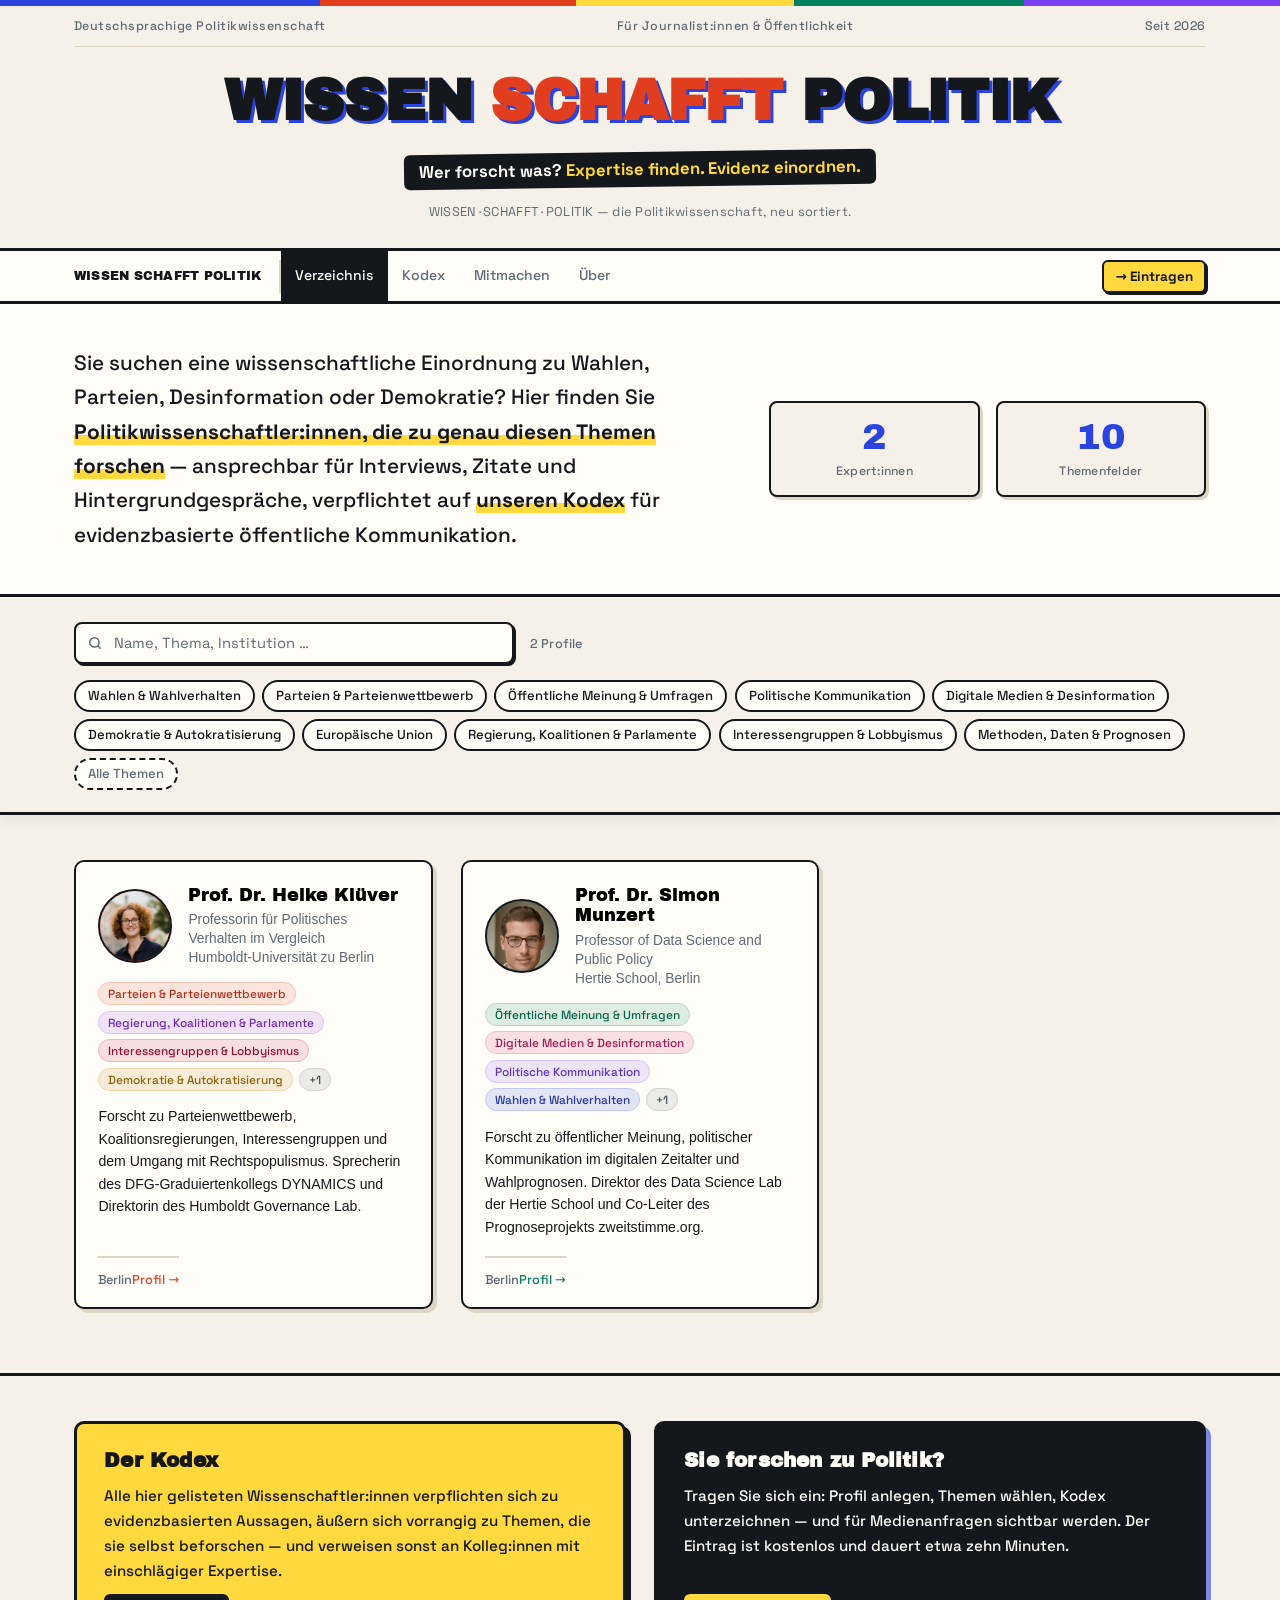
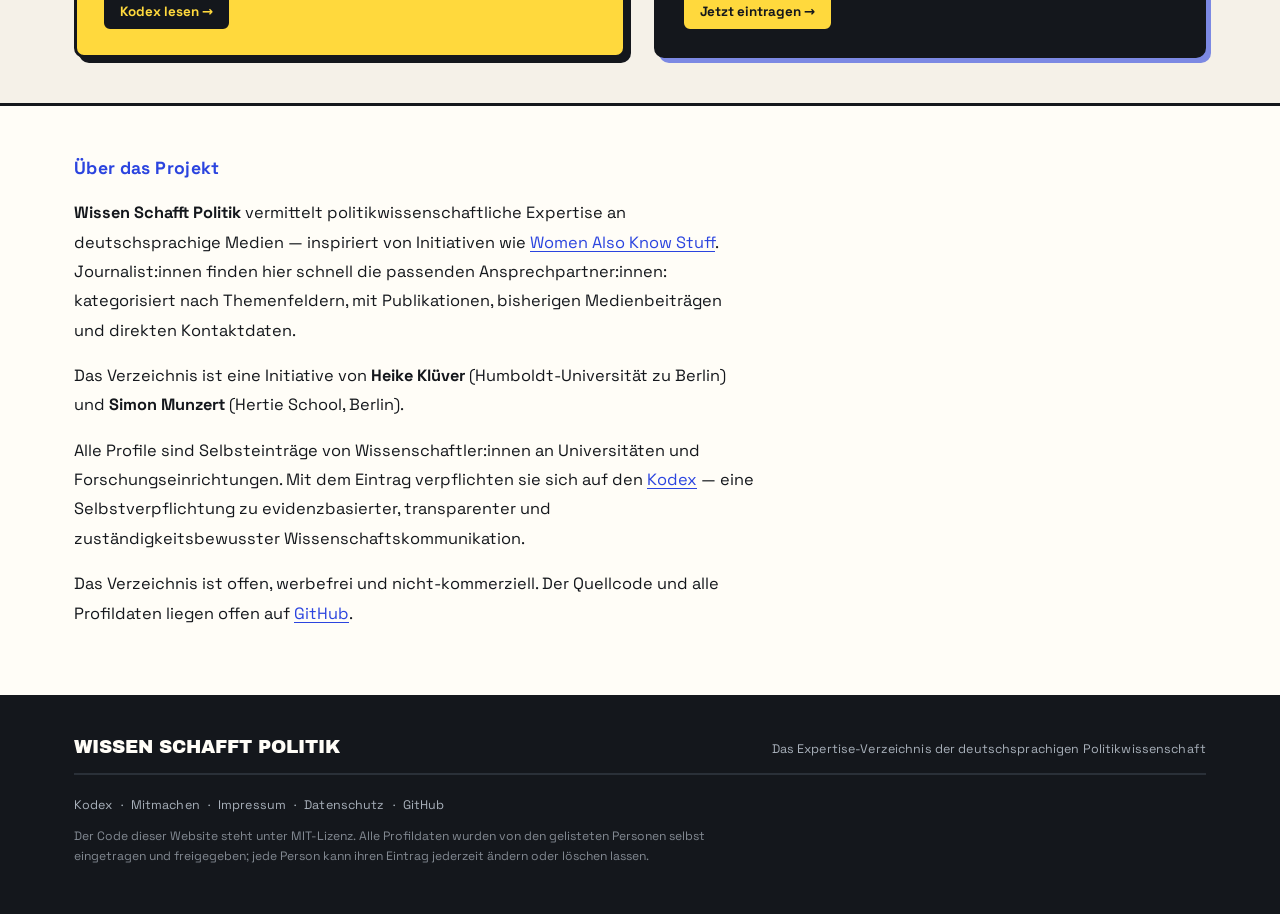
==== commit 50efc35e: "Studio-Layout als finales Design mergen, Headline verkleinern - themes/studio.css fest in style.css " ====
--- a/fonts.css
+++ b/fonts.css
@@ -17,26 +17,6 @@
   font-weight: 400;
   font-display: swap;
   src: url(fonts/archivoblack-400-normal-latin.woff2) format('woff2');
-  unicode-range: U+0000-00FF, U+0131, U+0152-0153, U+02BB-02BC, U+02C6, U+02DA, U+02DC, U+0304, U+0308, U+0329, U+2000-206F, U+20AC, U+2122, U+2191, U+2193, U+2212, U+2215, U+FEFF, U+FFFD;
-}
-
-/* Bungee 400 normal (latin-ext) */
-@font-face {
-  font-family: 'Bungee';
-  font-style: normal;
-  font-weight: 400;
-  font-display: swap;
-  src: url(fonts/bungee-400-normal-latin-ext.woff2) format('woff2');
-  unicode-range: U+0100-02BA, U+02BD-02C5, U+02C7-02CC, U+02CE-02D7, U+02DD-02FF, U+0304, U+0308, U+0329, U+1D00-1DBF, U+1E00-1E9F, U+1EF2-1EFF, U+2020, U+20A0-20AB, U+20AD-20C0, U+2113, U+2C60-2C7F, U+A720-A7FF;
-}
-
-/* Bungee 400 normal (latin) */
-@font-face {
-  font-family: 'Bungee';
-  font-style: normal;
-  font-weight: 400;
-  font-display: swap;
-  src: url(fonts/bungee-400-normal-latin.woff2) format('woff2');
   unicode-range: U+0000-00FF, U+0131, U+0152-0153, U+02BB-02BC, U+02C6, U+02DA, U+02DC, U+0304, U+0308, U+0329, U+2000-206F, U+20AC, U+2122, U+2191, U+2193, U+2212, U+2215, U+FEFF, U+FFFD;
 }
 
@@ -100,42 +80,3 @@
   unicode-range: U+0000-00FF, U+0131, U+0152-0153, U+02BB-02BC, U+02C6, U+02DA, U+02DC, U+0304, U+0308, U+0329, U+2000-206F, U+20AC, U+2122, U+2191, U+2193, U+2212, U+2215, U+FEFF, U+FFFD;
 }
 
-/* Space Mono 400 normal (latin-ext) */
-@font-face {
-  font-family: 'Space Mono';
-  font-style: normal;
-  font-weight: 400;
-  font-display: swap;
-  src: url(fonts/spacemono-400-normal-latin-ext.woff2) format('woff2');
-  unicode-range: U+0100-02BA, U+02BD-02C5, U+02C7-02CC, U+02CE-02D7, U+02DD-02FF, U+0304, U+0308, U+0329, U+1D00-1DBF, U+1E00-1E9F, U+1EF2-1EFF, U+2020, U+20A0-20AB, U+20AD-20C0, U+2113, U+2C60-2C7F, U+A720-A7FF;
-}
-
-/* Space Mono 400 normal (latin) */
-@font-face {
-  font-family: 'Space Mono';
-  font-style: normal;
-  font-weight: 400;
-  font-display: swap;
-  src: url(fonts/spacemono-400-normal-latin.woff2) format('woff2');
-  unicode-range: U+0000-00FF, U+0131, U+0152-0153, U+02BB-02BC, U+02C6, U+02DA, U+02DC, U+0304, U+0308, U+0329, U+2000-206F, U+20AC, U+2122, U+2191, U+2193, U+2212, U+2215, U+FEFF, U+FFFD;
-}
-
-/* Space Mono 700 normal (latin-ext) */
-@font-face {
-  font-family: 'Space Mono';
-  font-style: normal;
-  font-weight: 700;
-  font-display: swap;
-  src: url(fonts/spacemono-700-normal-latin-ext.woff2) format('woff2');
-  unicode-range: U+0100-02BA, U+02BD-02C5, U+02C7-02CC, U+02CE-02D7, U+02DD-02FF, U+0304, U+0308, U+0329, U+1D00-1DBF, U+1E00-1E9F, U+1EF2-1EFF, U+2020, U+20A0-20AB, U+20AD-20C0, U+2113, U+2C60-2C7F, U+A720-A7FF;
-}
-
-/* Space Mono 700 normal (latin) */
-@font-face {
-  font-family: 'Space Mono';
-  font-style: normal;
-  font-weight: 700;
-  font-display: swap;
-  src: url(fonts/spacemono-700-normal-latin.woff2) format('woff2');
-  unicode-range: U+0000-00FF, U+0131, U+0152-0153, U+02BB-02BC, U+02C6, U+02DA, U+02DC, U+0304, U+0308, U+0329, U+2000-206F, U+20AC, U+2122, U+2191, U+2193, U+2212, U+2215, U+FEFF, U+FFFD;
-}
--- a/style.css
+++ b/style.css
@@ -2,7 +2,7 @@
 :root {
   --display: 'Archivo Black', system-ui, sans-serif;
   --sans:    'Space Grotesk', system-ui, sans-serif;
-  --mono:    'Space Mono', 'Courier New', monospace;
+  --mono:    'Space Grotesk', system-ui, sans-serif;
 
   --paper:   #f5f1e8;
   --paper-2: #fffdf7;
@@ -504,3 +504,119 @@
   html { scroll-behavior: auto; }
   *, *::before, *::after { transition: none !important; }
 }
+
+/* ── FINALES DESIGN „STUDIO“ — lesbare UI-Schriften, getönte Tags,
+      dezentere Schatten. Überschreibt bewusst Regeln weiter oben. ── */
+
+:root {
+  --mono: 'Space Grotesk', system-ui, sans-serif; /* Mono nur noch als Akzent → raus */
+}
+
+/* Masthead: Effekt bleibt, Beschriftung wird lesbar */
+.masthead-eyebrow {
+  font-family: var(--sans); font-size: 0.78rem; font-weight: 500;
+  letter-spacing: 0.04em; text-transform: none; color: var(--muted);
+}
+.masthead-wordplay { font-family: var(--sans); font-size: 0.8rem; letter-spacing: 0.02em; }
+.masthead-slogan { transform: rotate(-0.8deg); }
+
+/* Navigation */
+.nav-brand { font-size: 0.78rem; }
+.nav-link {
+  font-family: var(--sans); font-size: 0.88rem; font-weight: 500;
+  letter-spacing: 0; text-transform: none; height: 50px;
+}
+.nav-cta a {
+  font-family: var(--sans); font-size: 0.84rem; font-weight: 600;
+  letter-spacing: 0; text-transform: none;
+  box-shadow: 2px 2px 0 var(--ink);
+}
+.nav-cta a:hover { box-shadow: 3px 3px 0 var(--ink); }
+
+/* Intro */
+.stat-box { box-shadow: 3px 3px 0 var(--line); }
+.stat-label { font-family: var(--sans); font-size: 0.76rem; font-weight: 500; letter-spacing: 0.02em; text-transform: none; }
+
+/* Suche & Filter */
+.search-input { font-family: var(--sans); font-size: 0.92rem; box-shadow: 2px 2px 0 var(--ink); }
+.search-input:focus { box-shadow: 2px 2px 0 var(--blue); }
+.filter-count { font-family: var(--sans); font-size: 0.8rem; font-weight: 500; letter-spacing: 0.01em; text-transform: none; }
+
+/* Chips: lesbar, normale Schreibung */
+.chip {
+  font-family: var(--sans); font-size: 0.82rem; font-weight: 500;
+  letter-spacing: 0; text-transform: none;
+  padding: 0.34rem 0.75rem;
+}
+.chip.active { box-shadow: 2px 2px 0 var(--ink); }
+
+/* Tags: getönt mit dunkler Schrift statt weiß auf Farbe */
+.topic-tag {
+  font-family: var(--sans); font-size: 0.74rem; font-weight: 500;
+  letter-spacing: 0; text-transform: none;
+  padding: 3px 9px; border-radius: 999px;
+  background: color-mix(in srgb, var(--tag-color, var(--blue)) 13%, var(--paper-2));
+  color: color-mix(in srgb, var(--tag-color, var(--blue)) 72%, var(--ink));
+  border: 1px solid color-mix(in srgb, var(--tag-color, var(--blue)) 30%, var(--paper-2));
+}
+
+/* Karten: Kanten bleiben, Schatten dezenter */
+.expert-card { box-shadow: 4px 4px 0 var(--line); }
+.expert-card:hover, .expert-card:focus-visible {
+  transform: translate(-2px,-2px);
+  box-shadow: 6px 6px 0 color-mix(in srgb, var(--card-accent, var(--blue)) 55%, var(--paper));
+}
+.expert-role { font-size: 0.86rem; }
+.expert-foot {
+  font-family: var(--sans); font-size: 0.8rem; font-weight: 500;
+  letter-spacing: 0; text-transform: none;
+}
+
+/* Modal */
+.profile-modal { box-shadow: 8px 8px 0 color-mix(in srgb, var(--accent) 45%, var(--paper)); }
+.profile-meta { font-family: var(--sans); font-size: 0.8rem; font-weight: 500; letter-spacing: 0.01em; text-transform: none; }
+.profile-section-label {
+  font-family: var(--sans); font-weight: 700; font-size: 0.95rem;
+  letter-spacing: 0.01em; text-transform: none;
+  color: color-mix(in srgb, var(--accent) 80%, var(--ink));
+}
+.profile-list .item-meta { font-family: var(--sans); font-size: 0.78rem; }
+.link-pill {
+  font-family: var(--sans); font-size: 0.8rem; font-weight: 500;
+  letter-spacing: 0; text-transform: none;
+}
+.kodex-badge { font-family: var(--sans); font-size: 0.8rem; letter-spacing: 0.01em; text-transform: none; }
+
+/* Hinweiskästen */
+.note-box--kodex { box-shadow: 5px 5px 0 var(--ink); }
+.note-box--join { box-shadow: 5px 5px 0 color-mix(in srgb, var(--blue) 60%, var(--paper)); }
+.note-btn {
+  font-family: var(--sans); font-size: 0.84rem; font-weight: 600;
+  letter-spacing: 0; text-transform: none;
+}
+
+/* Über & Footer */
+.section-label {
+  font-family: var(--sans); font-weight: 700; font-size: 1.1rem;
+  letter-spacing: 0.02em; text-transform: none;
+}
+.footer-copy, .footer-legal { font-family: var(--sans); font-size: 0.78rem; letter-spacing: 0.01em; text-transform: none; }
+
+/* Unterseiten */
+.page-back { font-family: var(--sans); font-size: 0.84rem; font-weight: 600; letter-spacing: 0; text-transform: none; }
+.page h2 {
+  font-family: var(--sans); font-weight: 700; font-size: 1.15rem;
+  letter-spacing: 0.01em; text-transform: none;
+}
+.kodex-item { box-shadow: 4px 4px 0 var(--line); }
+.form-row label { font-family: var(--sans); font-size: 0.84rem; font-weight: 600; letter-spacing: 0; text-transform: none; }
+.form-hint { font-size: 0.8rem; }
+.submit-btn {
+  font-family: var(--sans); font-size: 0.9rem; font-weight: 600;
+  letter-spacing: 0; text-transform: none; box-shadow: 3px 3px 0 var(--ink);
+}
+.submit-btn:hover { box-shadow: 4px 4px 0 var(--ink); }
+
+/* Kleinere, ruhigere Headline */
+.masthead-name { font-size: clamp(1.9rem, 5vw, 3.6rem); }
+.masthead-name .mn-back { top: 3px; transform: translateX(3px); }
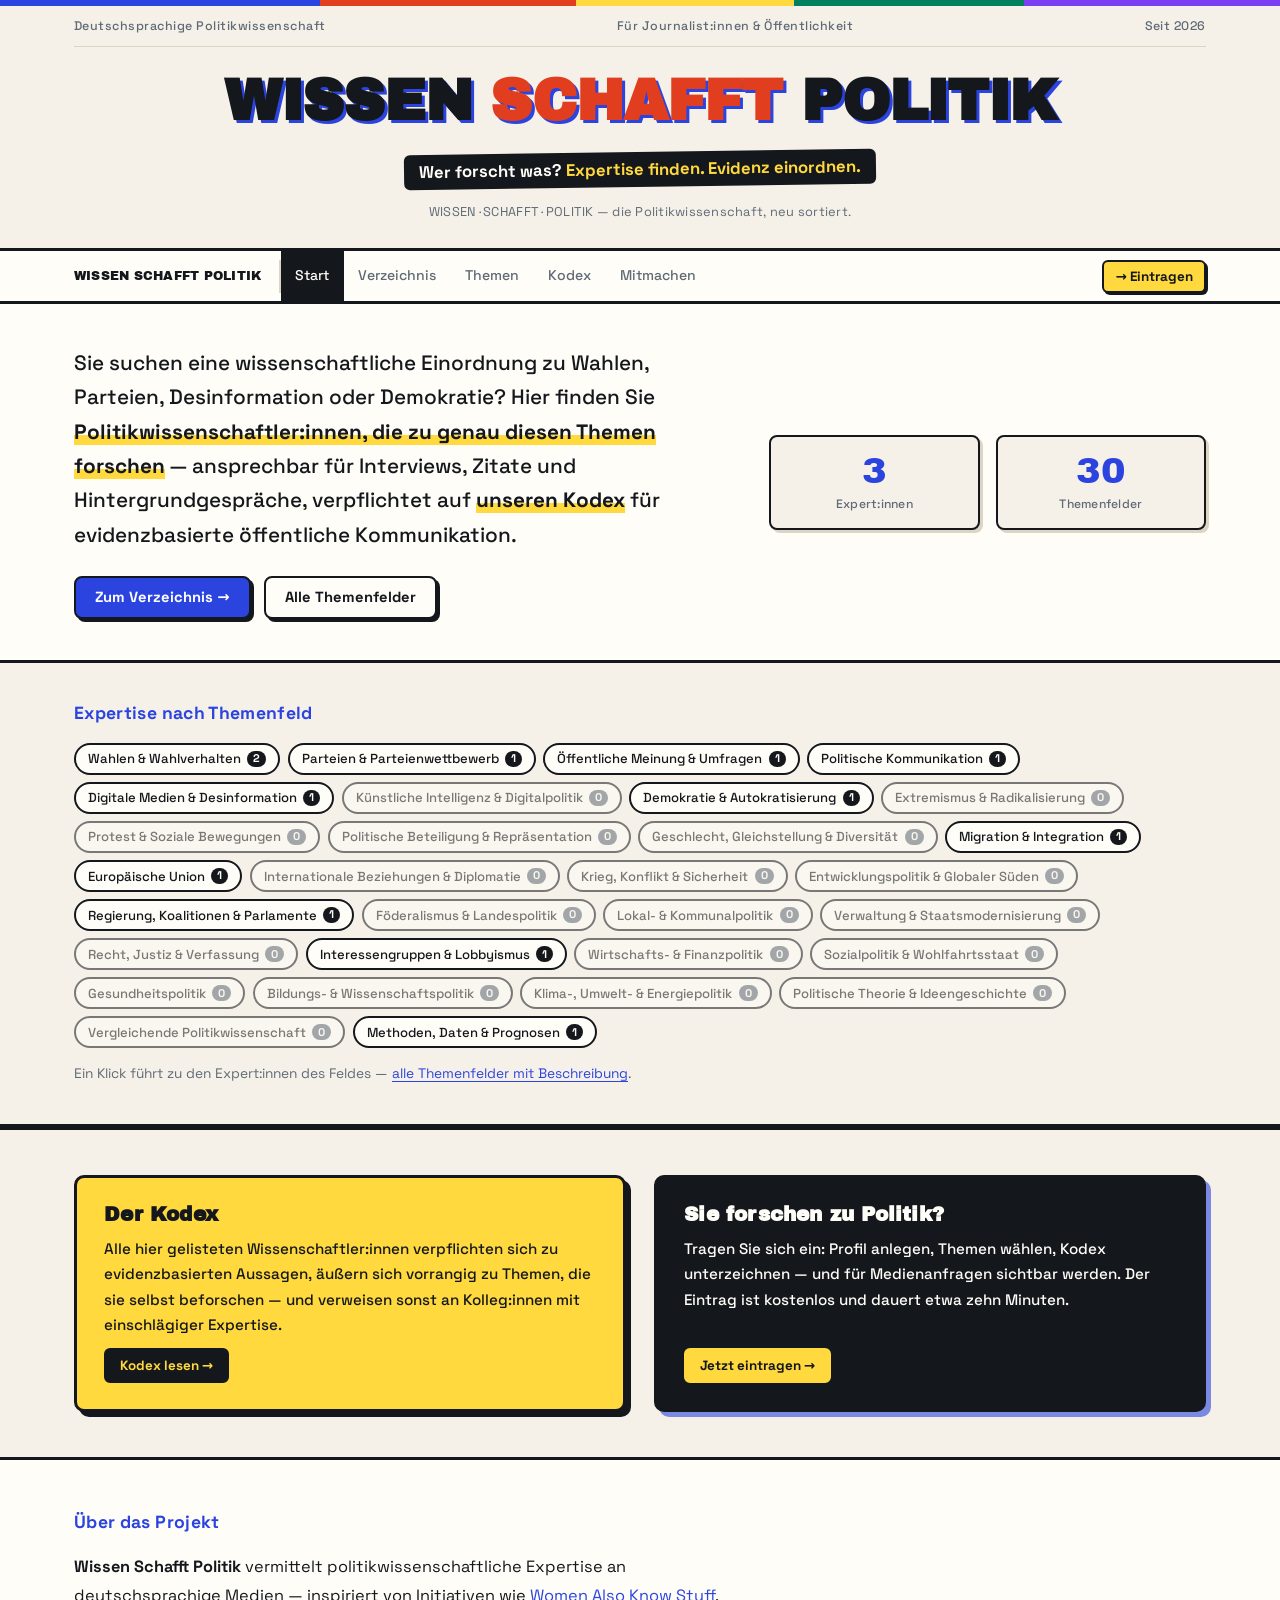
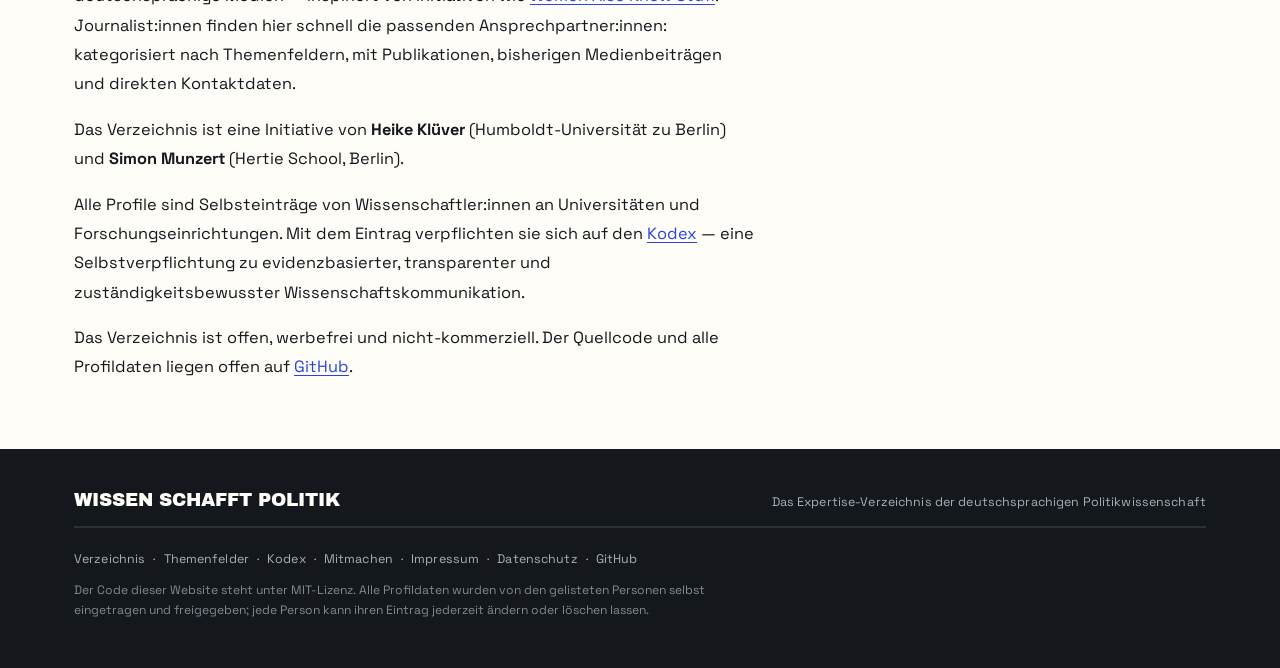
==== commit 2dd4d354: "Verzeichnis-Unterseite, Themenfeld-Seite, erweiterte Suche - verzeichnis.html: eigenes, durchsuchbar" ====
--- a/index.html
+++ b/index.html
@@ -49,10 +49,11 @@
       <a class="nav-brand" href="#top">Wissen Schafft Politik</a>
       <span class="nav-pipe" aria-hidden="true"></span>
       <div class="nav-sections">
-        <a class="nav-link active" href="#verzeichnis">Verzeichnis</a>
+        <a class="nav-link active" href="index.html" aria-current="page">Start</a>
+        <a class="nav-link" href="verzeichnis.html">Verzeichnis</a>
+        <a class="nav-link" href="themen.html">Themen</a>
         <a class="nav-link" href="kodex.html">Kodex</a>
         <a class="nav-link" href="mitmachen.html">Mitmachen</a>
-        <a class="nav-link" href="#about">Über</a>
       </div>
       <div class="nav-cta">
         <a href="mitmachen.html">→ Eintragen</a>
@@ -66,13 +67,19 @@
     <section class="intro-section">
       <div class="container">
         <div class="intro-grid">
-          <p class="intro-lead">
-            Sie suchen eine wissenschaftliche Einordnung zu Wahlen, Parteien, Desinformation
-            oder Demokratie? Hier finden Sie <strong>Politikwissenschaftler:innen, die zu genau
-            diesen Themen forschen</strong> — ansprechbar für Interviews, Zitate und
-            Hintergrundgespräche, verpflichtet auf <a href="kodex.html"><strong>unseren Kodex</strong></a>
-            für evidenzbasierte öffentliche Kommunikation.
-          </p>
+          <div>
+            <p class="intro-lead">
+              Sie suchen eine wissenschaftliche Einordnung zu Wahlen, Parteien, Desinformation
+              oder Demokratie? Hier finden Sie <strong>Politikwissenschaftler:innen, die zu genau
+              diesen Themen forschen</strong> — ansprechbar für Interviews, Zitate und
+              Hintergrundgespräche, verpflichtet auf <a href="kodex.html"><strong>unseren Kodex</strong></a>
+              für evidenzbasierte öffentliche Kommunikation.
+            </p>
+            <div class="hero-actions">
+              <a class="hero-btn hero-btn--primary" href="verzeichnis.html">Zum Verzeichnis →</a>
+              <a class="hero-btn" href="themen.html">Alle Themenfelder</a>
+            </div>
+          </div>
           <div class="intro-stats" role="group" aria-label="Statistik">
             <div class="stat-box">
               <div class="stat-num" id="stat-experts">–</div>
@@ -87,34 +94,15 @@
       </div>
     </section>
 
-    <!-- ── Search & filter ── -->
-    <div class="filter-band" id="verzeichnis">
-      <div class="container">
-        <div class="filter-row">
-          <div class="search-wrap">
-            <svg class="search-icon" xmlns="http://www.w3.org/2000/svg" width="14" height="14"
-              viewBox="0 0 24 24" fill="none" stroke="currentColor"
-              stroke-width="2.5" stroke-linecap="round" stroke-linejoin="round" aria-hidden="true">
-              <circle cx="11" cy="11" r="8"/><line x1="21" y1="21" x2="16.65" y2="16.65"/>
-            </svg>
-            <input type="text" id="search-input" class="search-input"
-              placeholder="Name, Thema, Institution …" autocomplete="off" spellcheck="false"
-              aria-label="Verzeichnis durchsuchen">
-            <button class="search-clear" id="search-clear" hidden aria-label="Suche zurücksetzen">×</button>
-          </div>
-          <span class="filter-count" id="filter-count"></span>
-        </div>
-        <div class="topic-chips" id="topic-chips" role="group" aria-label="Nach Thema filtern"></div>
-      </div>
-    </div>
-
-    <!-- ── Directory ── -->
-    <section class="directory-section">
-      <div class="container">
-        <div class="experts-grid" id="experts-grid">
-          <p class="loading">Verzeichnis wird geladen …</p>
-        </div>
-        <p id="no-results" class="no-results" hidden></p>
+    <!-- ── Alle Themenfelder ── -->
+    <section class="home-topics-section">
+      <div class="container">
+        <h2 class="section-label">Expertise nach Themenfeld</h2>
+        <div class="topic-chips" id="home-topic-chips"></div>
+        <p class="home-topics-note">
+          Ein Klick führt zu den Expert:innen des Feldes — <a href="themen.html">alle
+          Themenfelder mit Beschreibung</a>.
+        </p>
       </div>
     </section>
 
@@ -175,14 +163,6 @@
 
   </main>
 
-  <!-- ── Profile modal ── -->
-  <div class="modal-backdrop" id="modal-backdrop" hidden>
-    <div class="profile-modal" role="dialog" aria-modal="true" aria-labelledby="modal-name" id="profile-modal">
-      <button class="modal-close" id="modal-close" aria-label="Profil schließen">×</button>
-      <div id="modal-content"></div>
-    </div>
-  </div>
-
   <footer class="site-footer">
     <div class="container">
       <div class="footer-top">
@@ -191,6 +171,10 @@
       </div>
       <hr class="rule">
       <nav class="footer-legal" aria-label="Rechtliches">
+        <a href="verzeichnis.html">Verzeichnis</a>
+        <span aria-hidden="true">·</span>
+        <a href="themen.html">Themenfelder</a>
+        <span aria-hidden="true">·</span>
         <a href="kodex.html">Kodex</a>
         <span aria-hidden="true">·</span>
         <a href="mitmachen.html">Mitmachen</a>
@@ -210,6 +194,31 @@
   </footer>
 
   <script src="topics.js"></script>
-  <script src="app.js"></script>
+  <script>
+    /* Startseite: Statistik + Themen-Chips (alle Felder, auch unbesetzte) */
+    (function () {
+      'use strict';
+      var TOPICS = window.PSW_TOPICS || [];
+      document.getElementById('stat-topics').textContent = TOPICS.length;
+
+      fetch('data/experts.json')
+        .then(function (r) { if (!r.ok) throw new Error(r.status); return r.json(); })
+        .then(function (data) {
+          var experts = data.experts || [];
+          document.getElementById('stat-experts').textContent = experts.length;
+          var chips = document.getElementById('home-topic-chips');
+          chips.innerHTML = TOPICS.map(function (t) {
+            var n = experts.filter(function (e) {
+              return (e.topics || []).indexOf(t.name) >= 0;
+            }).length;
+            return '<a class="chip' + (n === 0 ? ' chip-empty' : '') + '" ' +
+              'style="--chip-color:' + t.color + '" ' +
+              'href="verzeichnis.html?thema=' + encodeURIComponent(t.name) + '">' +
+              t.name + ' <span class="chip-count">' + n + '</span></a>';
+          }).join('');
+        })
+        .catch(function (err) { console.error(err); });
+    })();
+  </script>
 </body>
 </html>
--- a/style.css
+++ b/style.css
@@ -620,3 +620,113 @@
 /* Kleinere, ruhigere Headline */
 .masthead-name { font-size: clamp(1.9rem, 5vw, 3.6rem); }
 .masthead-name .mn-back { top: 3px; transform: translateX(3px); }
+
+/* ── UNTERSEITEN-KOPF (Verzeichnis, Themen) ── */
+.page-head { padding: 2.4rem 0 1.8rem; background: var(--paper-2); }
+.page-head .page-title { margin: 0 0 0.5rem; }
+.page-head .page-subtitle { margin-bottom: 0; }
+.page-head a { color: var(--blue); text-decoration: underline; text-underline-offset: 3px; }
+.page-head a:hover { color: var(--red); }
+
+/* ── STARTSEITE: Hero-Buttons & Themenblock ── */
+.hero-actions { display: flex; flex-wrap: wrap; gap: 0.8rem; margin-top: 1.5rem; }
+.hero-btn {
+  font-family: var(--sans); font-size: 0.92rem; font-weight: 600;
+  padding: 0.65rem 1.2rem;
+  border: 2.5px solid var(--ink); border-radius: 8px;
+  background: var(--paper-2); color: var(--ink);
+  box-shadow: 3px 3px 0 var(--ink);
+  transition: transform 0.1s, box-shadow 0.1s;
+}
+.hero-btn:hover { transform: translate(-2px,-2px); box-shadow: 5px 5px 0 var(--ink); }
+.hero-btn--primary { background: var(--blue); color: #fff; }
+.home-topics-section { padding: 2.4rem 0 2.6rem; border-bottom: 3px solid var(--ink); }
+.home-topics-section .topic-chips { margin-top: 1.1rem; }
+.home-topics-note { margin-top: 1rem; font-size: 0.86rem; color: var(--muted); }
+.home-topics-note a { color: var(--blue); text-decoration: underline; text-underline-offset: 3px; }
+
+/* ── CHIPS: Zähler & unbesetzte Felder ── */
+.chip { display: inline-flex; align-items: center; gap: 0.4rem; }
+.chip-count {
+  font-size: 0.7rem; font-weight: 700; line-height: 1;
+  background: var(--ink); color: var(--paper-2);
+  border-radius: 999px; padding: 2.5px 6px;
+}
+.chip.active .chip-count { background: rgba(0,0,0,0.35); color: #fff; }
+.chip-empty { opacity: 0.55; }
+.chip-empty:hover { opacity: 1; }
+.chip-empty .chip-count { background: var(--muted); }
+
+/* ── ERWEITERTE SUCHE ── */
+.adv-panel { margin-top: 1.1rem; }
+.adv-panel summary {
+  cursor: pointer; list-style: none; display: inline-flex; align-items: center; gap: 0.4rem;
+  font-family: var(--sans); font-size: 0.86rem; font-weight: 600; color: var(--blue);
+}
+.adv-panel summary::-webkit-details-marker { display: none; }
+.adv-panel summary::after { content: '↓'; font-weight: 700; }
+.adv-panel[open] summary::after { content: '↑'; }
+.adv-panel summary:hover { color: var(--red); }
+.adv-grid {
+  display: grid; grid-template-columns: repeat(3, minmax(0, 1fr)); gap: 1rem;
+  margin-top: 1rem;
+  background: var(--paper-2);
+  border: 2px solid var(--ink); border-radius: 10px;
+  padding: 1.1rem 1.2rem;
+}
+.adv-field label {
+  display: block;
+  font-family: var(--sans); font-size: 0.8rem; font-weight: 600;
+  margin-bottom: 0.35rem;
+}
+.adv-field select, .adv-field input {
+  width: 100%;
+  padding: 0.5rem 0.7rem;
+  border: 2px solid var(--ink); border-radius: 8px;
+  font-family: var(--sans); font-size: 0.88rem;
+  background: var(--paper); color: var(--ink);
+}
+.adv-field select:focus, .adv-field input:focus { outline: none; border-color: var(--blue); box-shadow: 2px 2px 0 var(--blue); }
+.adv-hint { margin-top: 0.7rem; font-size: 0.78rem; color: var(--muted); }
+
+/* ── THEMENFELD-SEITE ── */
+.topics-page-section { padding: 2.6rem 0 4rem; }
+.topics-grid { display: grid; grid-template-columns: repeat(3, 1fr); gap: 1.4rem; }
+.topic-card {
+  display: flex; flex-direction: column; gap: 0.6rem;
+  background: var(--paper-2);
+  border: 2px solid var(--ink); border-radius: 10px;
+  border-top: 6px solid var(--tag-color, var(--blue));
+  box-shadow: 4px 4px 0 var(--line);
+  padding: 1.2rem 1.3rem 1.1rem;
+  transition: transform 0.12s, box-shadow 0.12s;
+}
+.topic-card:hover { transform: translate(-2px,-2px); box-shadow: 6px 6px 0 color-mix(in srgb, var(--tag-color, var(--blue)) 55%, var(--paper)); }
+.topic-card--empty { background: var(--paper); }
+.topic-card-head { display: flex; align-items: baseline; gap: 0.55rem; }
+.topic-card-dot {
+  width: 10px; height: 10px; border-radius: 999px; flex-shrink: 0;
+  background: var(--tag-color, var(--blue)); align-self: center;
+}
+.topic-card-name { font-family: var(--sans); font-weight: 700; font-size: 1.02rem; line-height: 1.25; flex: 1; }
+.topic-card-count {
+  font-family: var(--sans); font-size: 0.72rem; font-weight: 700;
+  background: var(--ink); color: var(--paper-2);
+  border-radius: 999px; padding: 2.5px 8px; flex-shrink: 0;
+}
+.topic-card--empty .topic-card-count { background: var(--muted); }
+.topic-card-desc { font-size: 0.86rem; line-height: 1.55; color: var(--muted); flex: 1; }
+.topic-card-link {
+  font-family: var(--sans); font-size: 0.84rem; font-weight: 600;
+  color: color-mix(in srgb, var(--tag-color, var(--blue)) 80%, var(--ink));
+}
+.topic-card-link:hover { text-decoration: underline; text-underline-offset: 3px; }
+.topic-card-link--empty { color: var(--muted); }
+
+@media (max-width: 1024px) {
+  .topics-grid { grid-template-columns: repeat(2, 1fr); }
+}
+@media (max-width: 720px) {
+  .topics-grid { grid-template-columns: 1fr; }
+  .adv-grid { grid-template-columns: 1fr; }
+}
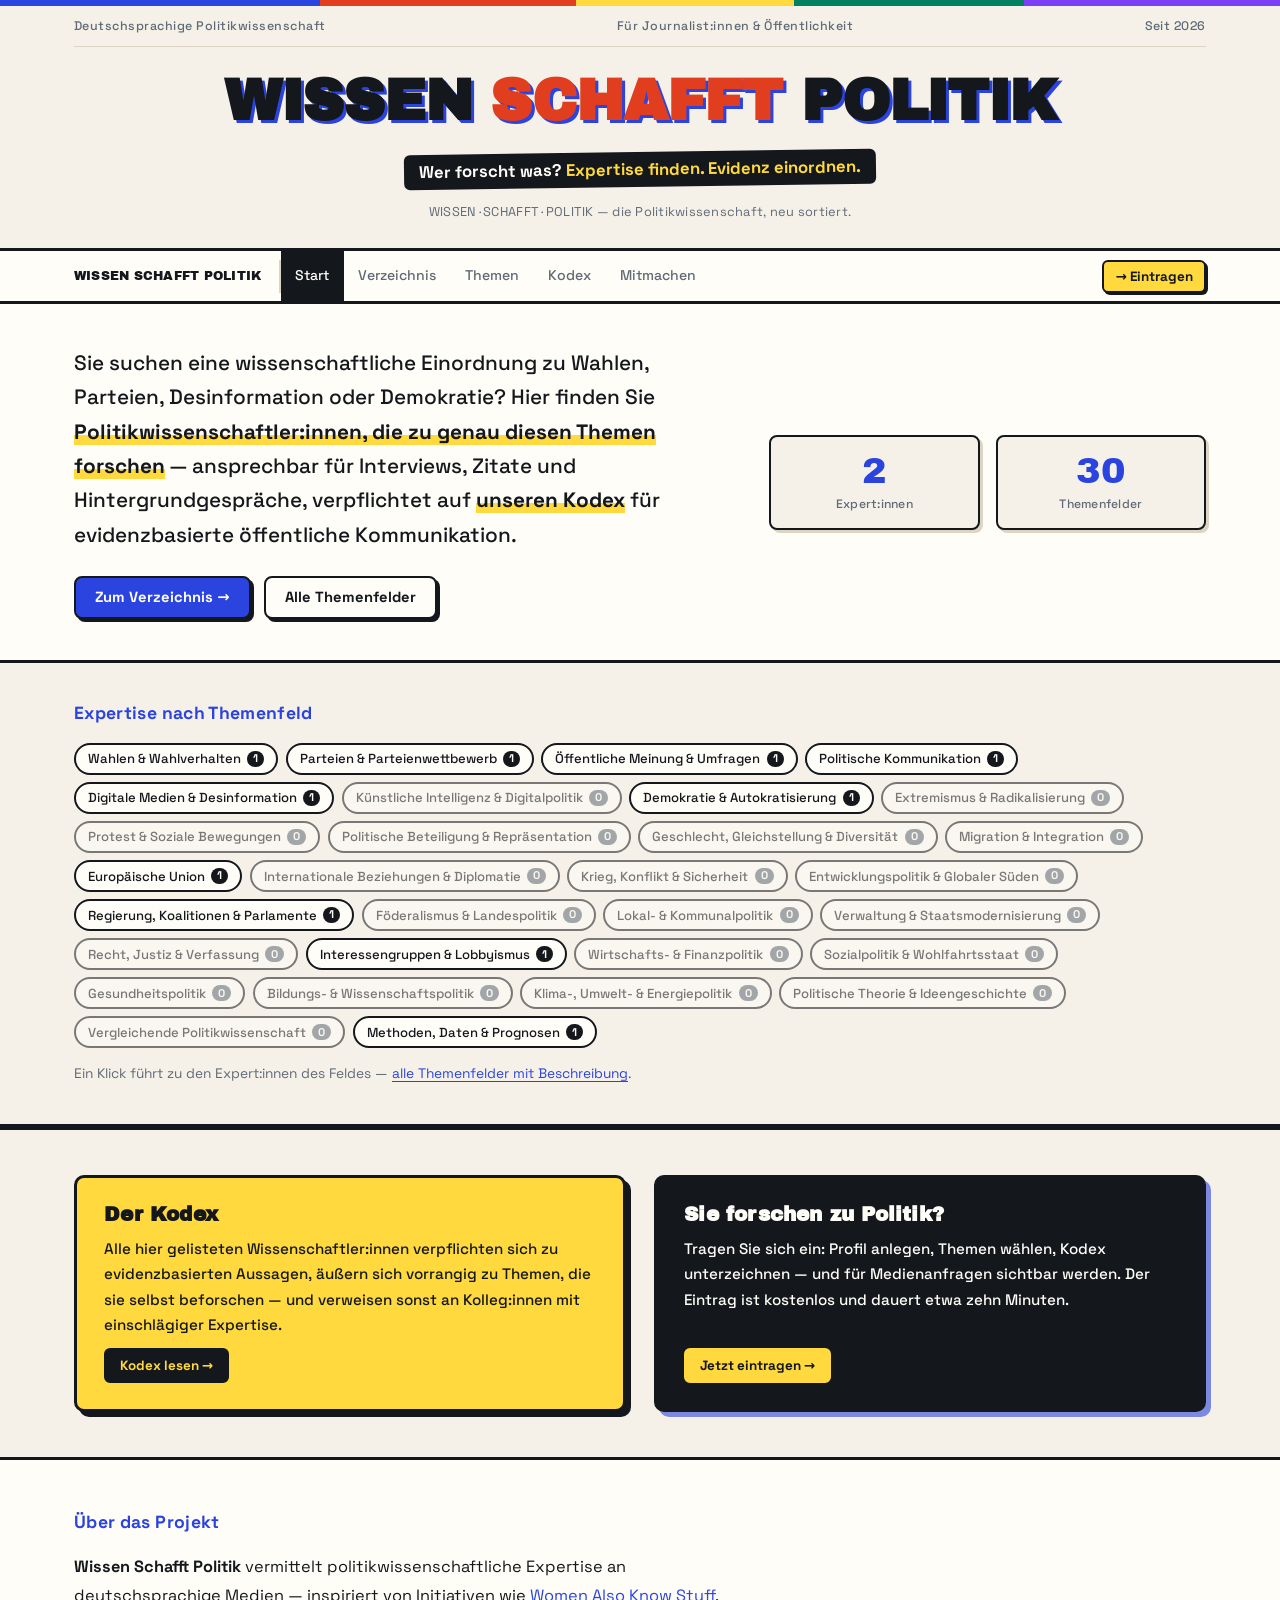
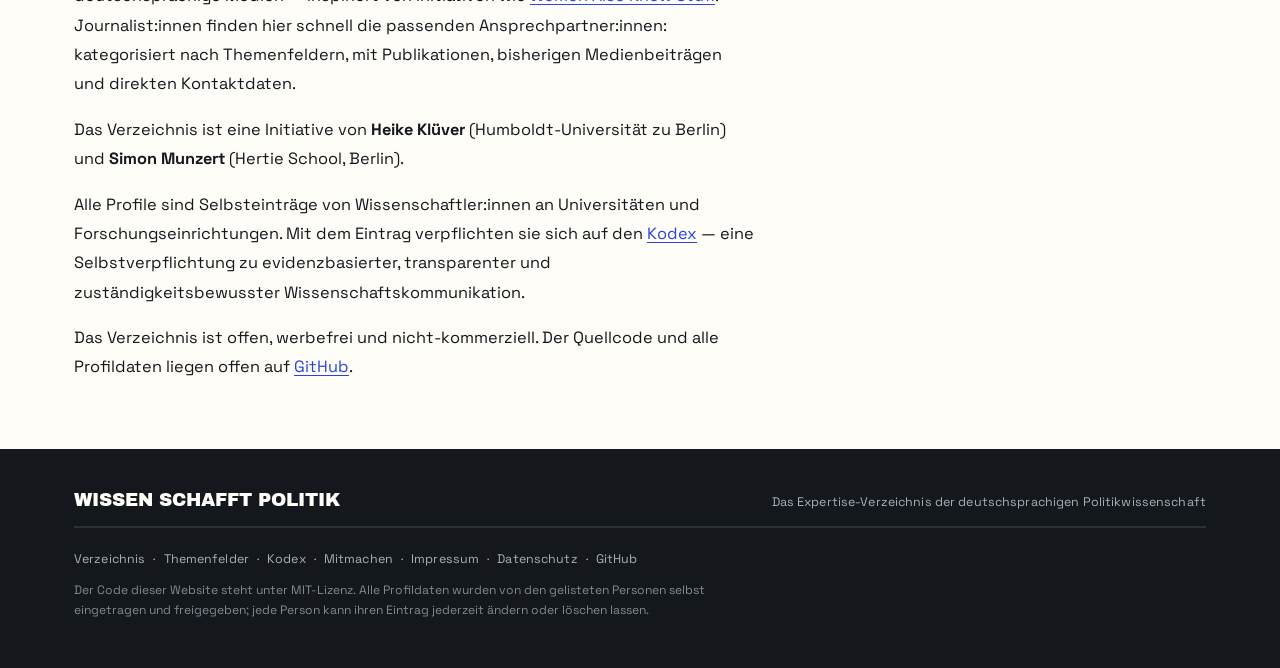
==== commit b857f022: "Verzeichnis: robustes Laden, Themen-Chips mit Aufklappen, Pagination - data/experts.js als Script-Sp" ====
--- a/index.html
+++ b/index.html
@@ -11,10 +11,15 @@
   <meta property="og:title"       content="Wissen Schafft Politik">
   <meta property="og:description" content="Das Expertise-Verzeichnis der deutschsprachigen Politikwissenschaft für Medien und Öffentlichkeit.">
   <meta property="og:url"         content="https://wissen-schafft-politik.github.io/">
-
-  <meta name="twitter:card"        content="summary">
+  <meta property="og:image"       content="https://wissen-schafft-politik.github.io/assets/social-card.png">
+  <meta property="og:image:width"  content="1200">
+  <meta property="og:image:height" content="630">
+  <meta property="og:image:alt"   content="Wissen Schafft Politik — Das Expertise-Verzeichnis der deutschsprachigen Politikwissenschaft">
+
+  <meta name="twitter:card"        content="summary_large_image">
   <meta name="twitter:title"       content="Wissen Schafft Politik">
   <meta name="twitter:description" content="Das Expertise-Verzeichnis der deutschsprachigen Politikwissenschaft für Medien und Öffentlichkeit.">
+  <meta name="twitter:image"       content="https://wissen-schafft-politik.github.io/assets/social-card.png">
 
   <link rel="icon" href="favicon.svg" type="image/svg+xml">
 
@@ -193,6 +198,7 @@
     </div>
   </footer>
 
+  <script src="data/experts.js"></script>
   <script src="topics.js"></script>
   <script>
     /* Startseite: Statistik + Themen-Chips (alle Felder, auch unbesetzte) */
@@ -201,8 +207,12 @@
       var TOPICS = window.PSW_TOPICS || [];
       document.getElementById('stat-topics').textContent = TOPICS.length;
 
-      fetch('data/experts.json')
-        .then(function (r) { if (!r.ok) throw new Error(r.status); return r.json(); })
+      var load = window.PSW_EXPERTS
+        ? Promise.resolve(window.PSW_EXPERTS)
+        : fetch('data/experts.json').then(function (r) {
+            if (!r.ok) throw new Error(r.status); return r.json();
+          });
+      load
         .then(function (data) {
           var experts = data.experts || [];
           document.getElementById('stat-experts').textContent = experts.length;
--- a/style.css
+++ b/style.css
@@ -730,3 +730,16 @@
   .topics-grid { grid-template-columns: 1fr; }
   .adv-grid { grid-template-columns: 1fr; }
 }
+
+/* Themen-Chips im Verzeichnis: eingeklappt eine Zeile, Toggle klappt auf */
+.chip-toggle {
+  border-style: dashed;
+  color: var(--blue);
+  font-weight: 600;
+  background: transparent;
+}
+.chip-toggle:hover { color: var(--red); border-color: var(--ink); }
+
+/* „Mehr anzeigen“-Pagination */
+.load-more { margin-top: 2rem; text-align: center; }
+.load-more .hero-btn { cursor: pointer; font-size: 0.88rem; }
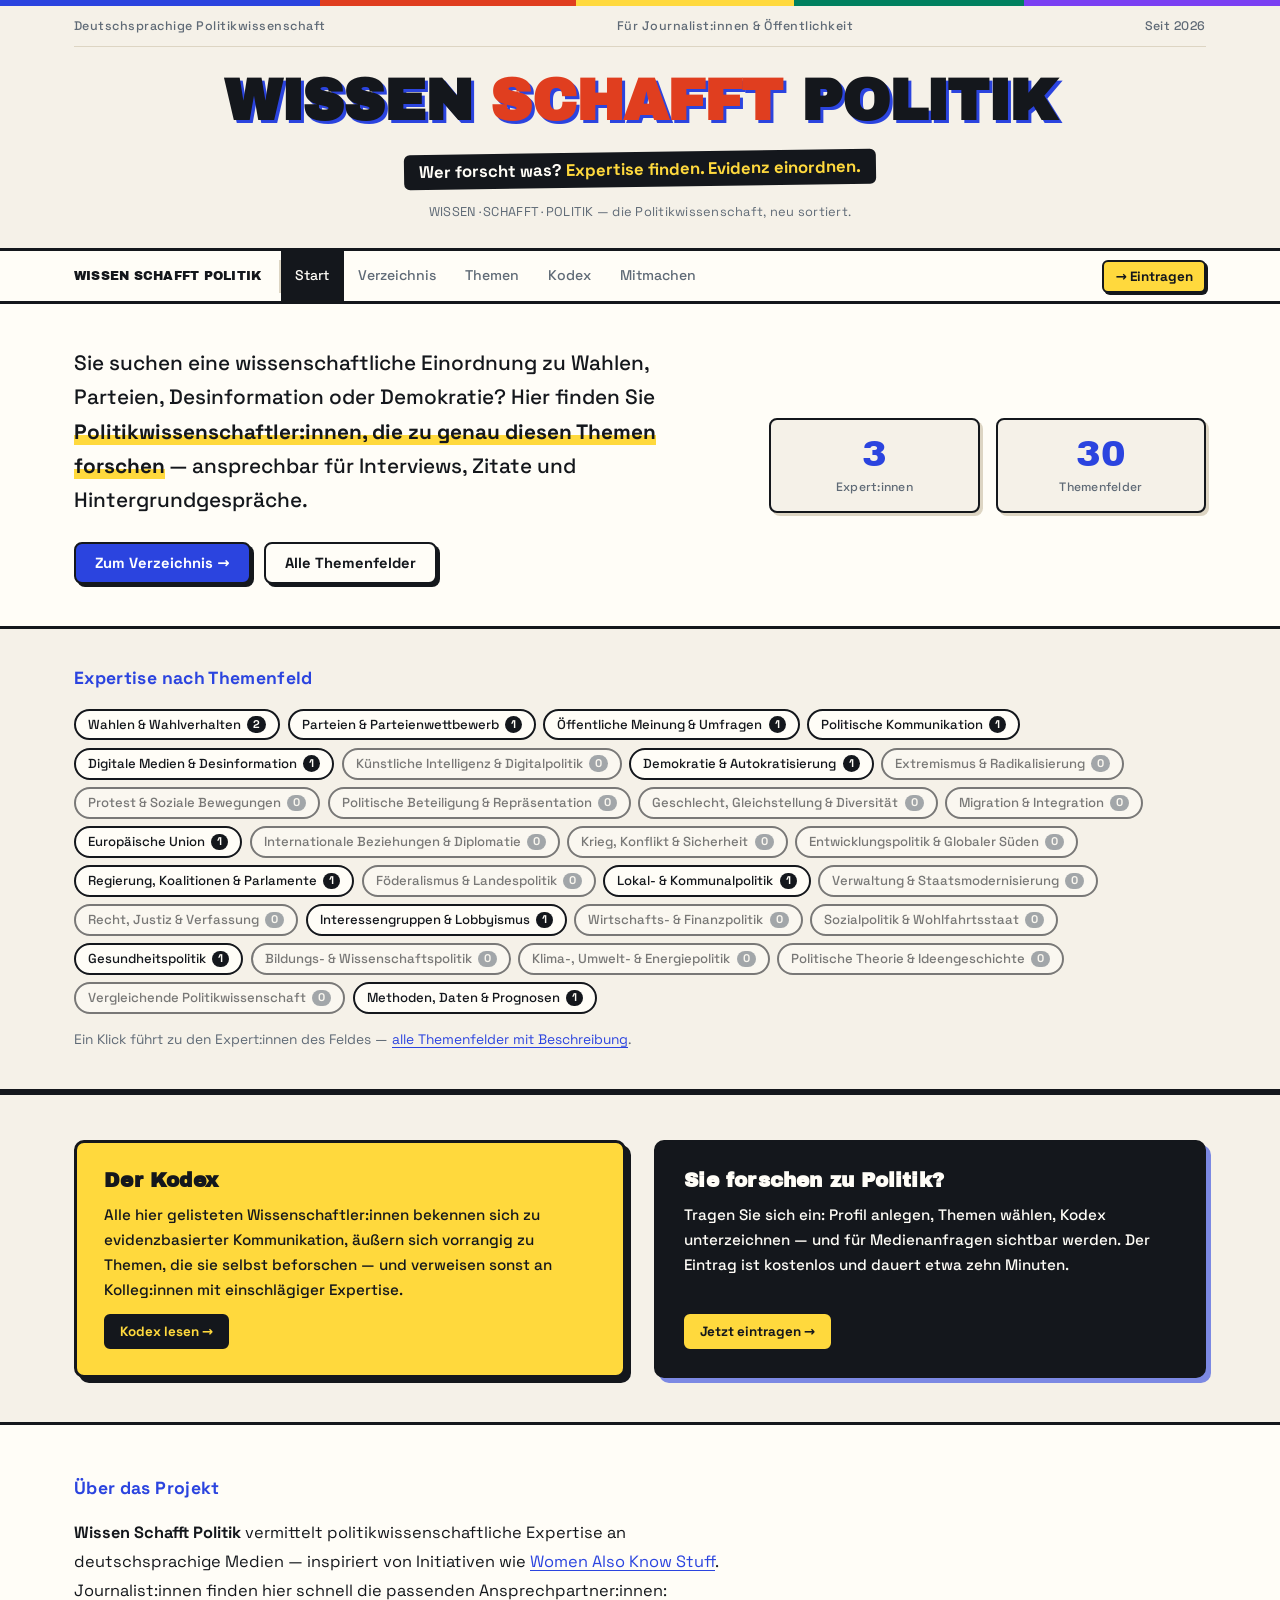
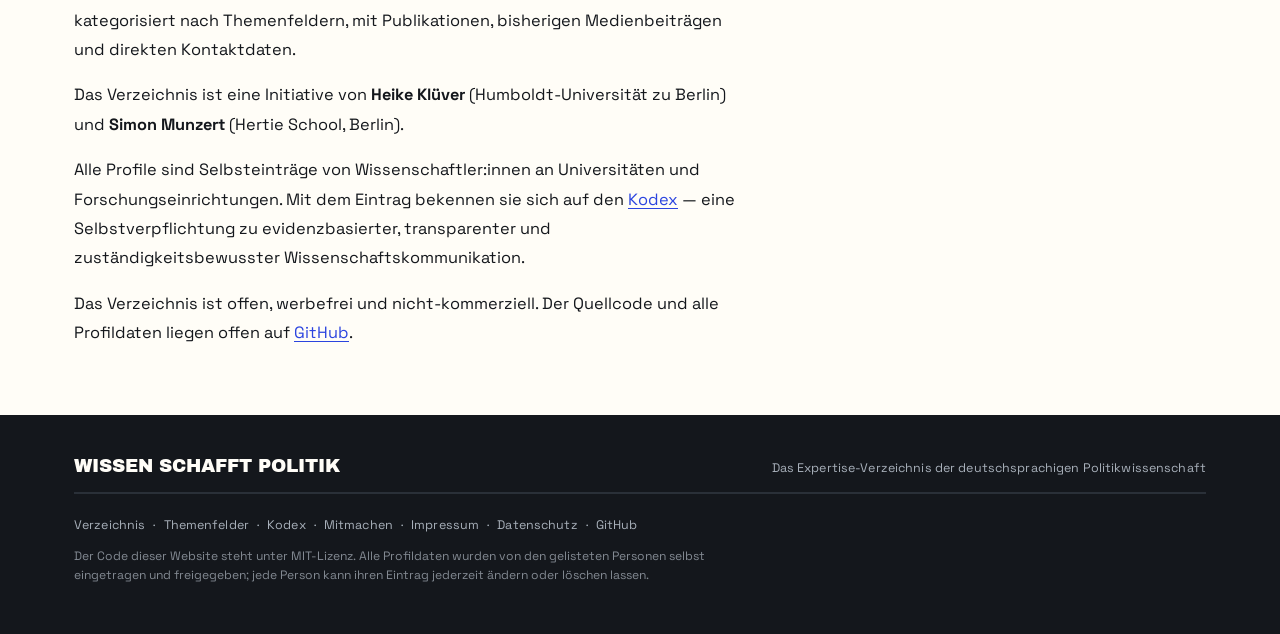
==== commit 677b153e: "updated kodex + index description." ====
--- a/index.html
+++ b/index.html
@@ -77,8 +77,7 @@
               Sie suchen eine wissenschaftliche Einordnung zu Wahlen, Parteien, Desinformation
               oder Demokratie? Hier finden Sie <strong>Politikwissenschaftler:innen, die zu genau
               diesen Themen forschen</strong> — ansprechbar für Interviews, Zitate und
-              Hintergrundgespräche, verpflichtet auf <a href="kodex.html"><strong>unseren Kodex</strong></a>
-              für evidenzbasierte öffentliche Kommunikation.
+              Hintergrundgespräche.
             </p>
             <div class="hero-actions">
               <a class="hero-btn hero-btn--primary" href="verzeichnis.html">Zum Verzeichnis →</a>
@@ -118,8 +117,8 @@
           <div class="note-box note-box--kodex">
             <h2>Der Kodex</h2>
             <p>
-              Alle hier gelisteten Wissenschaftler:innen verpflichten sich zu evidenzbasierten
-              Aussagen, äußern sich vorrangig zu Themen, die sie selbst beforschen — und verweisen
+              Alle hier gelisteten Wissenschaftler:innen bekennen sich zu evidenzbasierter
+              Kommunikation, äußern sich vorrangig zu Themen, die sie selbst beforschen — und verweisen
               sonst an Kolleg:innen mit einschlägiger Expertise.
             </p>
             <a class="note-btn" href="kodex.html">Kodex lesen →</a>
@@ -154,7 +153,7 @@
         </p>
         <p class="about-text">
           Alle Profile sind Selbsteinträge von Wissenschaftler:innen an Universitäten und
-          Forschungseinrichtungen. Mit dem Eintrag verpflichten sie sich auf den
+          Forschungseinrichtungen. Mit dem Eintrag bekennen sie sich auf den
           <a href="kodex.html">Kodex</a> — eine Selbstverpflichtung zu evidenzbasierter,
           transparenter und zuständigkeitsbewusster Wissenschaftskommunikation.
         </p>
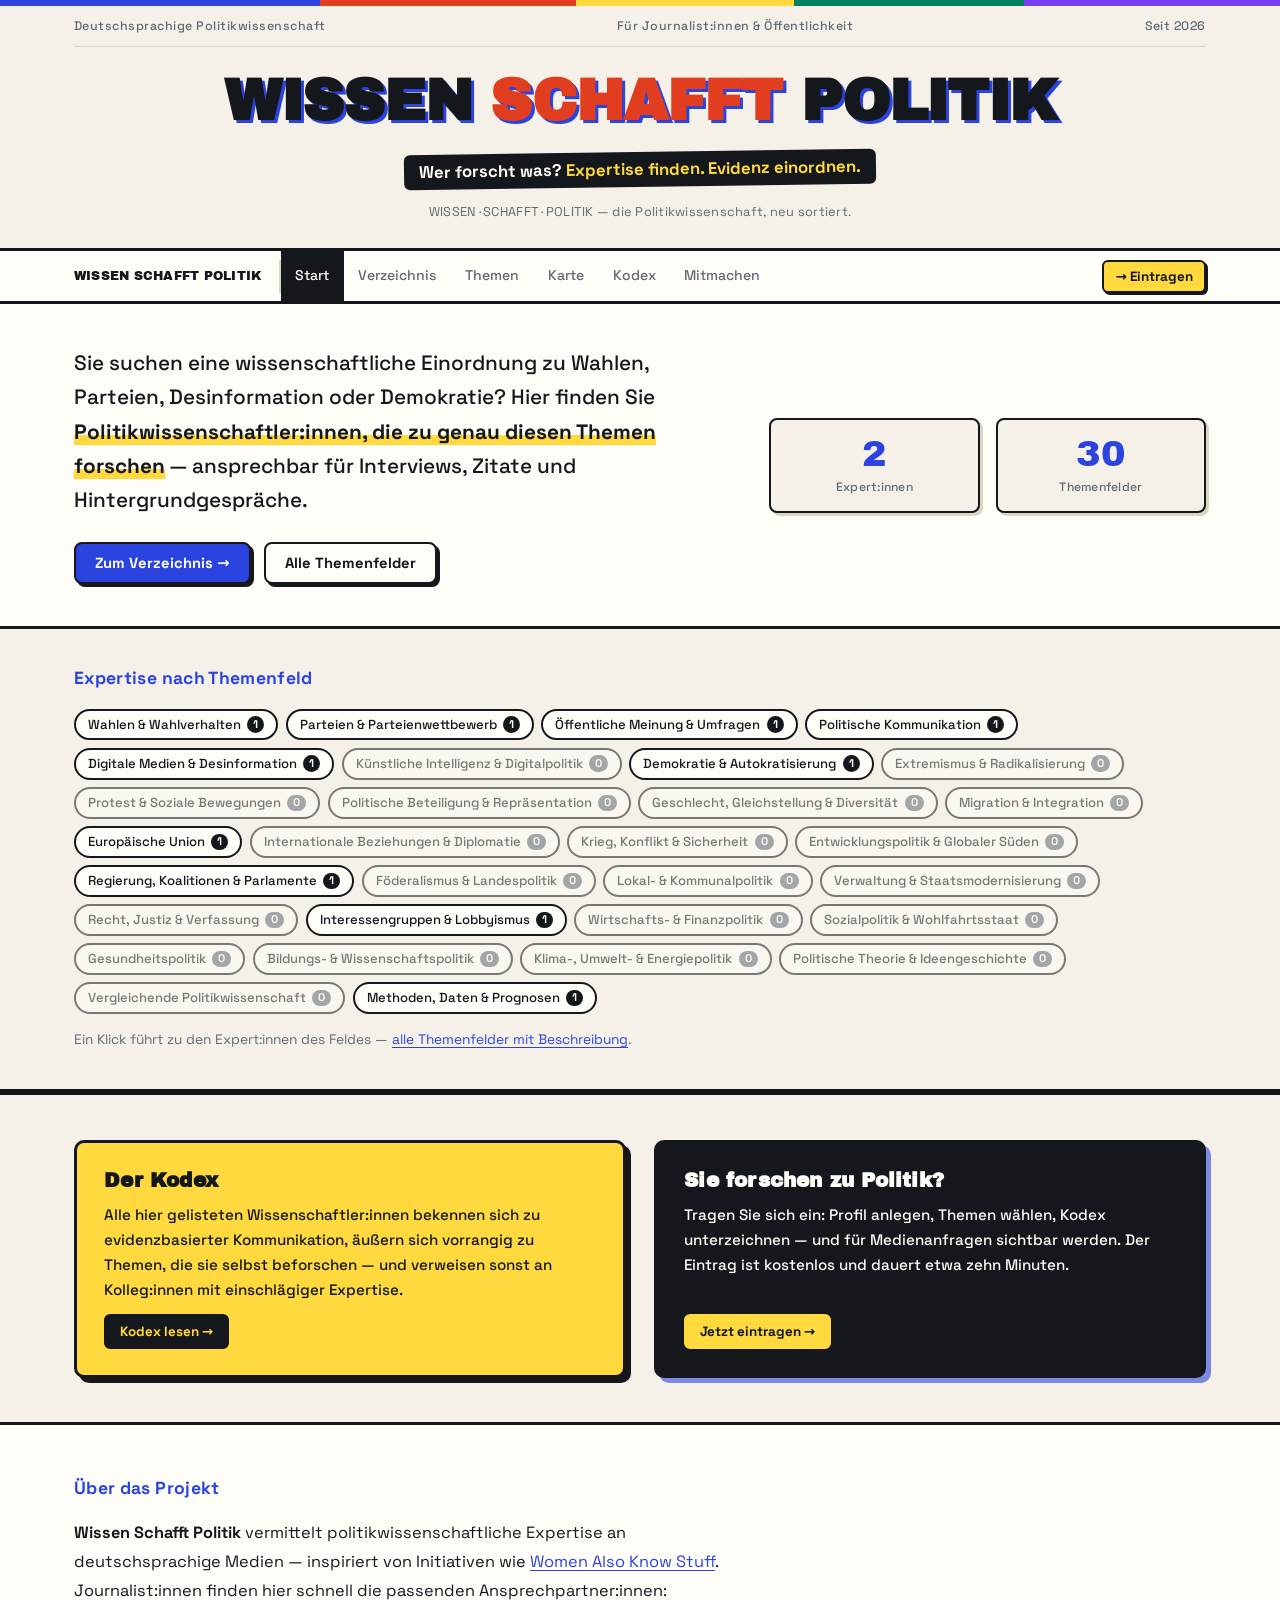
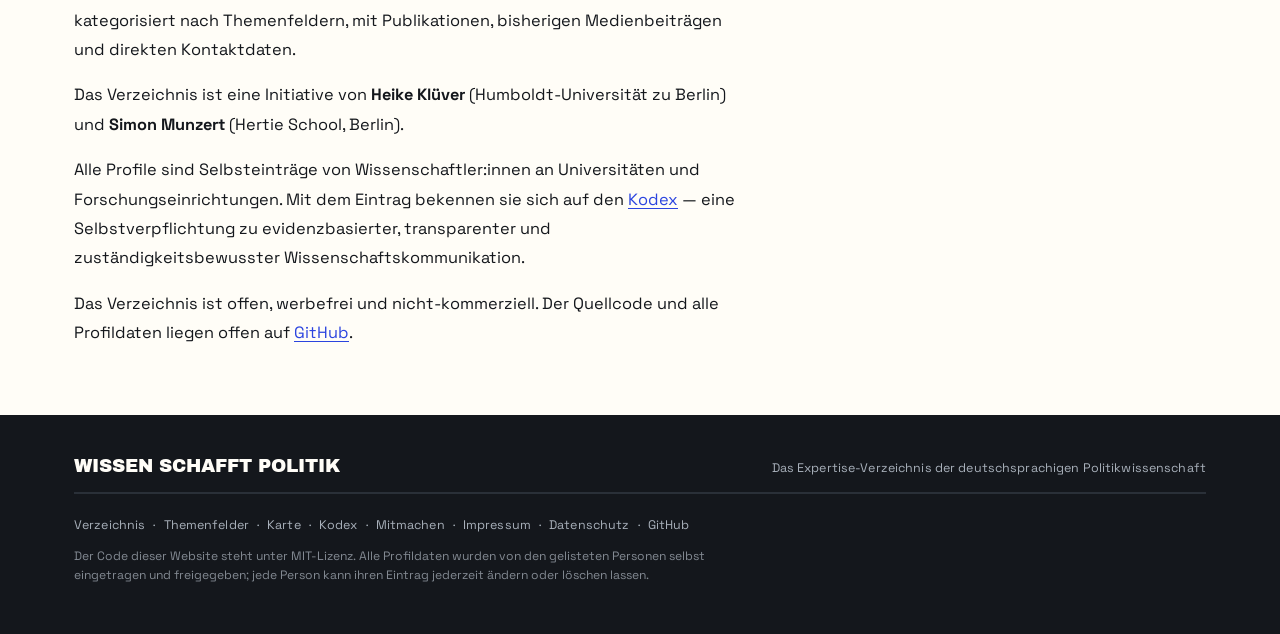
==== commit 6c81fc40: "added map and regional expertise features" ====
--- a/index.html
+++ b/index.html
@@ -57,6 +57,7 @@
         <a class="nav-link active" href="index.html" aria-current="page">Start</a>
         <a class="nav-link" href="verzeichnis.html">Verzeichnis</a>
         <a class="nav-link" href="themen.html">Themen</a>
+        <a class="nav-link" href="karte.html">Karte</a>
         <a class="nav-link" href="kodex.html">Kodex</a>
         <a class="nav-link" href="mitmachen.html">Mitmachen</a>
       </div>
@@ -178,6 +179,8 @@
         <a href="verzeichnis.html">Verzeichnis</a>
         <span aria-hidden="true">·</span>
         <a href="themen.html">Themenfelder</a>
+        <span aria-hidden="true">·</span>
+        <a href="karte.html">Karte</a>
         <span aria-hidden="true">·</span>
         <a href="kodex.html">Kodex</a>
         <span aria-hidden="true">·</span>
--- a/style.css
+++ b/style.css
@@ -743,3 +743,85 @@
 /* „Mehr anzeigen“-Pagination */
 .load-more { margin-top: 2rem; text-align: center; }
 .load-more .hero-btn { cursor: pointer; font-size: 0.88rem; }
+
+/* ── KARTEN-SEITE ── */
+.map-section { padding: 2.2rem 0 4rem; }
+.map-toggle { display: flex; gap: 0.6rem; flex-wrap: wrap; margin-bottom: 1.4rem; }
+.map-toggle-btn {
+  font-family: var(--sans); font-size: 0.86rem; font-weight: 600;
+  padding: 0.5rem 1rem;
+  border: 2px solid var(--ink); border-radius: 999px;
+  background: var(--paper-2); color: var(--ink);
+  cursor: pointer;
+  transition: transform 0.1s, box-shadow 0.1s;
+}
+.map-toggle-btn:hover { transform: translate(-1px,-1px); box-shadow: 2px 2px 0 var(--ink); }
+.map-toggle-btn.active { background: var(--ink); color: var(--paper-2); box-shadow: 2px 2px 0 var(--blue); }
+
+.map-layout { display: grid; grid-template-columns: 2fr 1fr; gap: 1.6rem; align-items: start; }
+.map-canvas {
+  background: var(--paper-2);
+  border: 2px solid var(--ink); border-radius: 12px;
+  box-shadow: 5px 5px 0 var(--line);
+  padding: 0.8rem;
+}
+.map-svg { width: 100%; height: auto; display: block; }
+.map-svg .land { fill: #e7dfcc; stroke: var(--paper-2); stroke-width: 0.7; }
+.map-svg .land--dach { fill: #d8e0f6; stroke: var(--paper-2); }
+.map-svg .land--context { fill: #efe9da; }
+.map-dot circle {
+  fill: var(--blue); fill-opacity: 0.85;
+  stroke: var(--ink); stroke-width: 1.5;
+  cursor: pointer;
+  transition: fill 0.12s;
+}
+.map-dot:hover circle, .map-dot:focus-visible circle { fill: var(--red); }
+.map-dot.selected circle { fill: var(--yellow); fill-opacity: 1; stroke-width: 2; }
+.map-dot:focus { outline: none; }
+
+.map-panel {
+  background: var(--paper-2);
+  border: 2px solid var(--ink); border-radius: 12px;
+  box-shadow: 5px 5px 0 var(--line);
+  padding: 1.1rem 1.2rem;
+  max-height: 560px; overflow-y: auto;
+}
+.map-panel-head { display: flex; justify-content: space-between; align-items: center; margin-bottom: 0.7rem; }
+.map-panel-head h2 { font-family: var(--display); font-size: 1.05rem; }
+.map-panel-close {
+  width: 28px; height: 28px;
+  border: 2px solid var(--ink); border-radius: 8px;
+  background: var(--paper); cursor: pointer; font-weight: 700;
+}
+.map-panel-close:hover { background: var(--yellow); }
+.map-locations { list-style: none; }
+.map-locations li { border-bottom: 1px solid var(--line); }
+.map-locations li:last-child { border-bottom: none; }
+.map-locations button {
+  width: 100%; display: flex; justify-content: space-between; align-items: center;
+  padding: 0.5rem 0.2rem;
+  background: none; border: none; cursor: pointer;
+  font-family: var(--sans); font-size: 0.9rem; font-weight: 500; color: var(--ink);
+}
+.map-locations button:hover span:first-child { color: var(--blue); text-decoration: underline; text-underline-offset: 3px; }
+.map-loc-count {
+  font-size: 0.72rem; font-weight: 700;
+  background: var(--ink); color: var(--paper-2);
+  border-radius: 999px; padding: 2px 8px;
+}
+.map-people { list-style: none; }
+.map-people li { padding: 0.5rem 0; border-bottom: 1px solid var(--line); font-size: 0.9rem; line-height: 1.45; }
+.map-people li:last-child { border-bottom: none; }
+.map-people span { color: var(--muted); font-size: 0.84rem; }
+.map-panel-link {
+  display: inline-block; margin-top: 0.9rem;
+  font-family: var(--sans); font-size: 0.86rem; font-weight: 600; color: var(--blue);
+}
+.map-panel-link:hover { color: var(--red); text-decoration: underline; text-underline-offset: 3px; }
+.map-empty { font-size: 0.86rem; color: var(--muted); line-height: 1.5; }
+.map-note { margin-top: 1rem; font-size: 0.8rem; color: var(--muted); }
+
+@media (max-width: 820px) {
+  .map-layout { grid-template-columns: 1fr; }
+  .map-panel { max-height: none; }
+}
